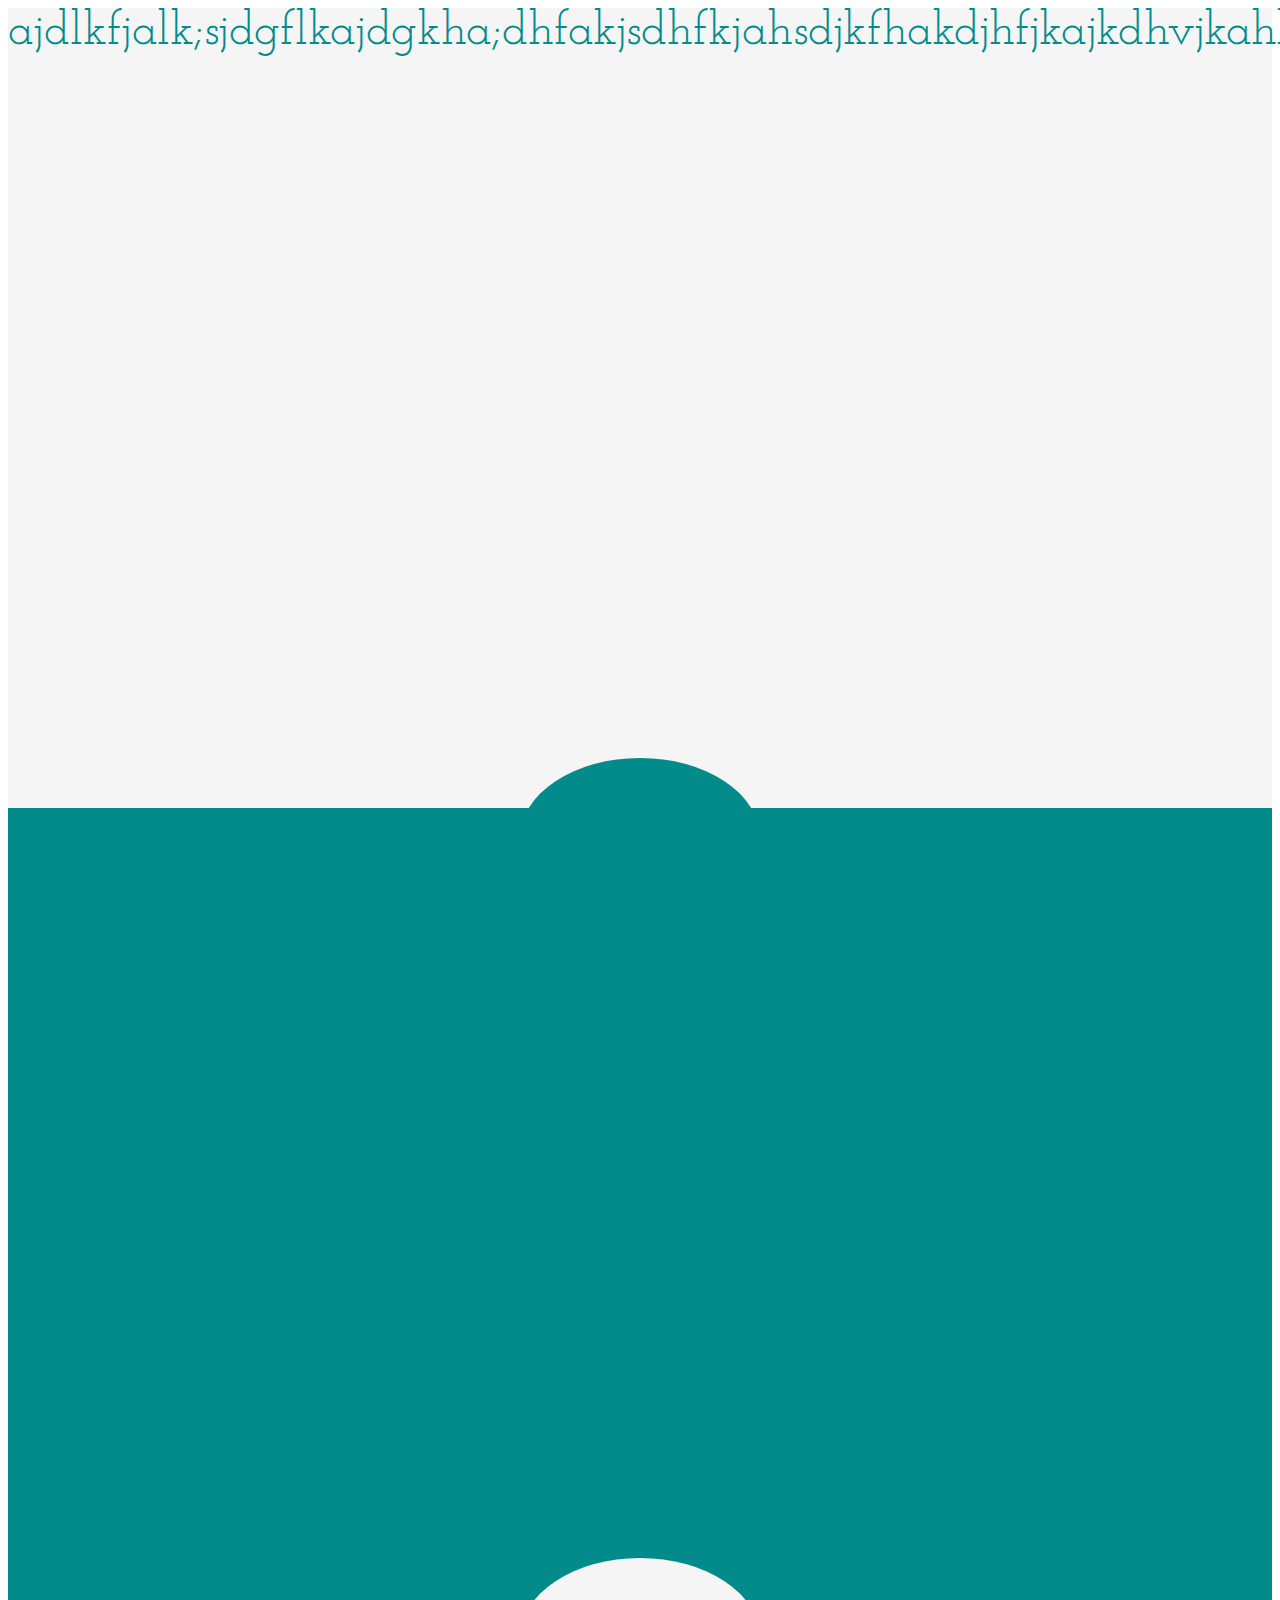
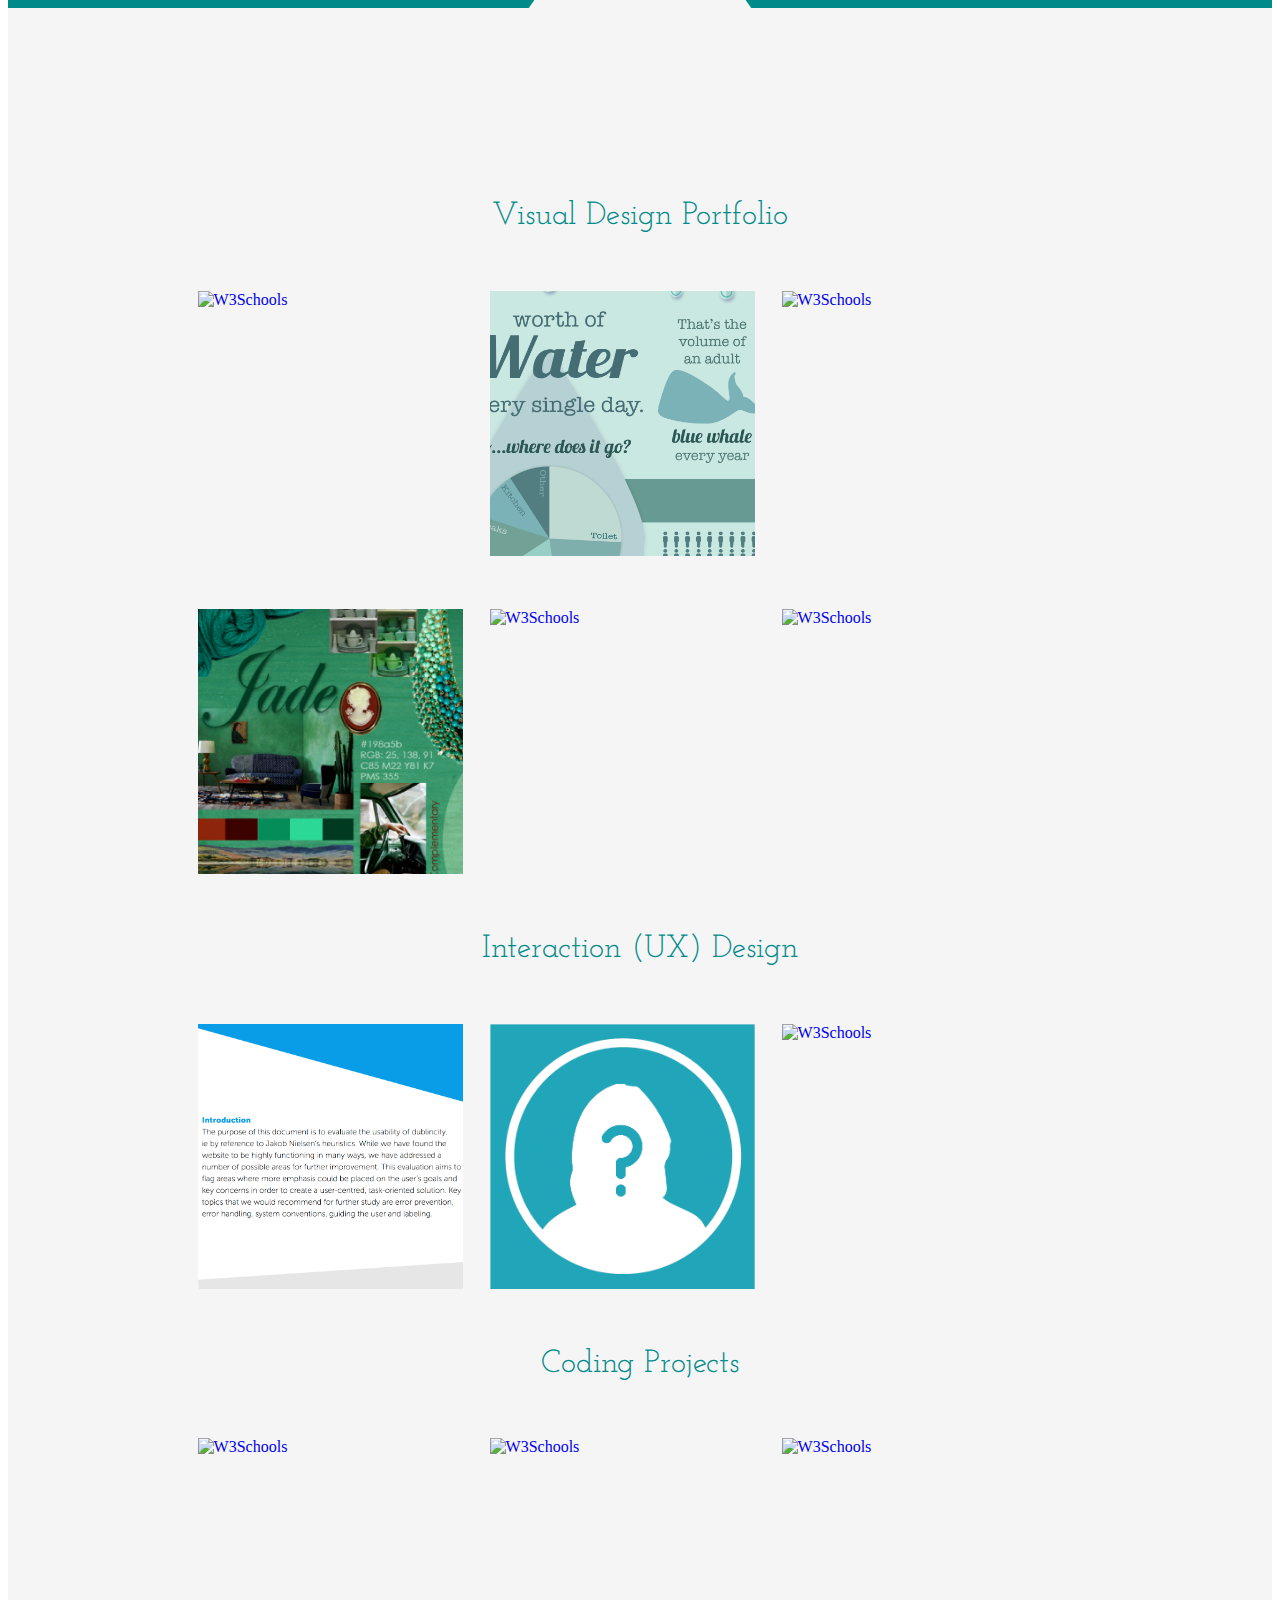
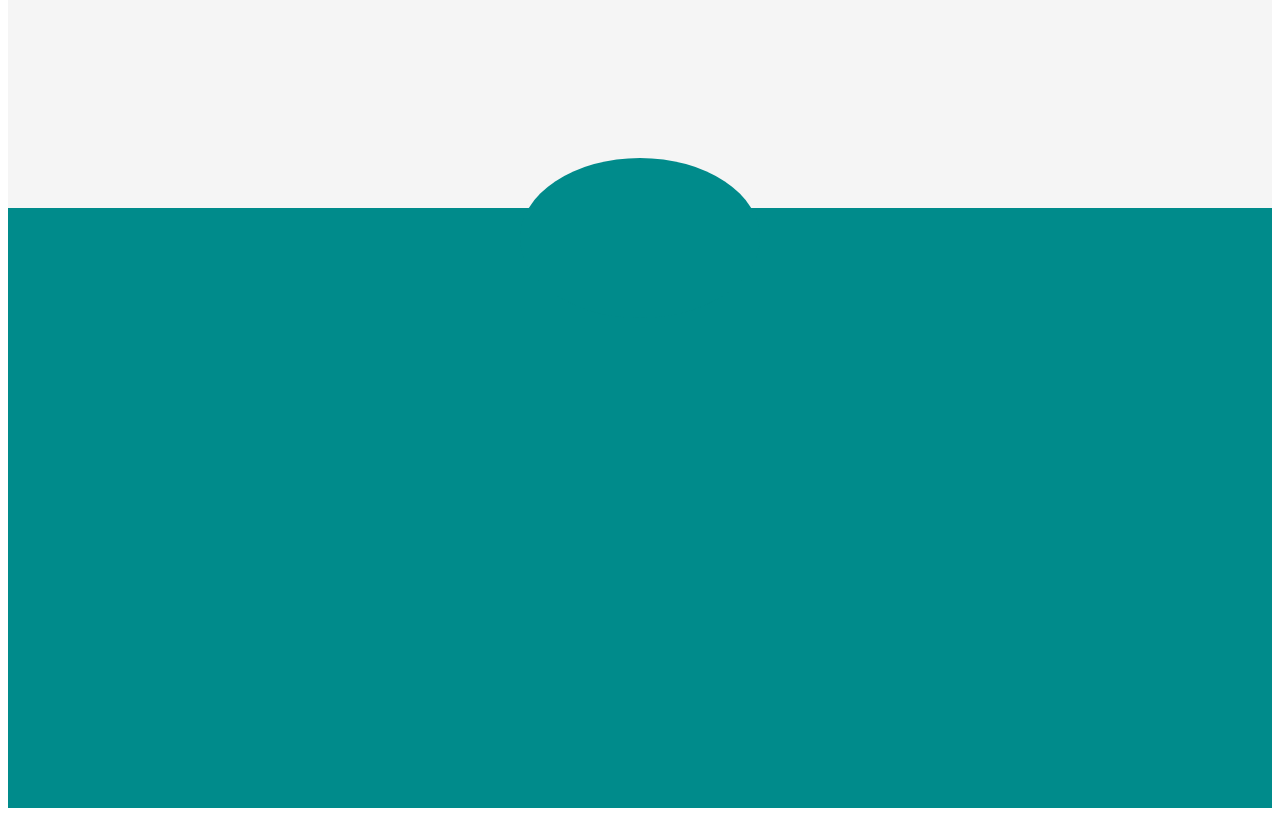
==== html/index.html @ 941929bd "Made Studded Chain Page." ====
<!DOCTYPE html>
<html>
<head lang="en">
    <meta charset="UTF-8">
    <title></title>
    <link href='https://fonts.googleapis.com/css?family=Josefin+Slab:400,300,600,700' rel='stylesheet' type='text/css'>
    <link href='https://fonts.googleapis.com/css?family=Walter+Turncoat' rel='stylesheet' type='text/css'>
    <link href='https://fonts.googleapis.com/css?family=Exo+2:400,800,700' rel='stylesheet' type='text/css'>
    <link rel="stylesheet" href="../main.css">
    <script src='../external/jquery.js'></script>
    <script src='../external/TweenMax.js'></script>
    <script src='../external/ScrollToPlugin.js'></script>

</head>
<body>
    <!--<div id="navBar">-->
        <!--<ul class="navLinkGroup">-->
            <!--<li class="navLink" onclick="toTop()">Home</li>-->
            <!--<li class="navLink" onclick="drawAboutIcon()">About</li>-->
            <!--<li class="navLink" onclick="drawPortfolioIcon()">Portfolio</li>-->
            <!--<li class="navLink" onclick="drawContactIcon()">Contact</li>-->
        <!--</ul>-->
    <!--</div>-->
    <div id="titleDiv">ajdlkfjalk;sjdgflkajdgkha;dhfakjsdhfkjahsdjkfhakdjhfjkajkdhvjkahbjdkvhjk
        <!--<h1>Róisín O'Keeffe</h1>-->
        <!--<h4>UX/UI Design & Code</h4>-->
    </div>

    <div id="aboutDiv">
        <!--<div id="aboutLine"></div>-->
        <!--<div id="diamond"></div>-->
        <div id="aboutCircle">
            <svg id="aboutIcon" viewBox="0 0 67 70" xmlns="http://www.w3.org/2000/svg">
                <path id="brainMush" d="M17.23 16.71C16.16 15.11 19.03 10.26 21.92 11.94 24.8 13.62 19.7 19.8 18.7 21.25 18.14 22.07 17.73 23.17 17.6 24.15 17.37 25.92 20.02 26.96 20.33 25.08 20.49 24.11 20.24 23.23 20.84 22.35 21.58 21.23 23.6 19.9 24.8 21.14 25.44 21.8 25.42 23.28 25.26 24.14 25.05 25.28 21.43 28.73 22.18 29.25 24.51 30.86 29.36 27.59 29.69 25.48 29.91 24.11 29.83 22.31 28.95 21.2 28.52 20.65 27.95 20.16 27.32 19.85 26.79 19.59 26.29 19.7 25.79 19.5 24.71 19.06 24.54 17.81 24.63 16.76 24.78 15.13 27.12 14.64 28.6 15.04 30.35 15.51 29.41 18.21 30.32 19.47 30.69 19.98 31.47 20.17 32.1 20.46 32.7 20.73 33.53 21.03 34.19 20.98 34.92 20.92 35.48 20.66 35.86 20.27 36.7 19.43 36.67 18.02 35.64 17 34.94 16.32 34.16 15.83 33.23 15.59 32.44 15.4 31.5 14.6 30.32 12.91 26.7 7.75 31.97 8.41 34.46 8.03 35.87 7.82 36.91 8.62 37.18 10.03 37.43 11.36 36.09 11.46 35.75 12.4 35.28 13.66 36.05 14.84 37.16 15.33 37.8 15.61 39.19 15.9 39.68 15.13 40.76 13.46 38.35 10.86 40.87 10.01 42.02 9.62 42.59 9.57 43.3 10.54 44.28 11.88 44.56 13.55 43.93 15.11 43.43 16.34 42.42 17.33 41.14 17.72 40.08 18.04 39.39 18.18 38.79 19.22 37.49 21.5 38.16 24.71 34.76 24.7 33.65 24.7 32.72 25.77 32.1 26.85 31.51 27.88 30.04 29.67 29.98 30.86 29.87 33.04 33.3 33.03 34.19 31.45 34.98 30.06 37.39 25.4 38.64 27.8 39.1 28.69 39.27 31.35 40.45 31.45 41.53 31.55 43.73 30.17 44.04 29.25 44.5 27.92 42.7 26.47 41.94 25.75 41.32 25.15 41.26 24.17 41.23 23.33 41.15 21.39 42.09 20.69 44.04 21.06 45.66 21.37 46.71 24.59 48.04 24.14 53.34 22.35 51.89 17.72 49.78 16.12 48.9 15.79 47.81 15.53 46.91 15.93 45.69 16.46 46.01 17.76 45.56 18.67"/>
                <path id="brainOutline" d="M53.89 20.3C53.92 21.15 53.79 22.05 53.57 22.92 53.4 23.6 53.14 24.25 52.79 24.85 52.57 25.21 52.38 25.59 52.15 25.95 51.66 26.71 50.98 27.22 50.15 27.51 49.53 27.73 48.9 27.92 48.27 28.13 48.18 28.16 48.08 28.19 48.01 28.24 47.61 28.56 47.18 28.85 46.84 29.22 46.52 29.56 46.3 30 46.03 30.39 45.54 31.08 45.08 31.81 44.41 32.34 44 32.66 43.56 32.96 43.09 33.19 41.94 33.78 40.74 34.23 39.43 34.2 38.97 34.18 38.51 34.1 38.06 34.01 37.24 33.84 36.44 33.92 35.65 34.15 35.35 34.24 35.05 34.31 34.75 34.39 34.53 34.45 34.29 34.49 34.07 34.58 33.56 34.76 33.05 34.95 32.55 35.17 32.18 35.33 31.86 35.58 31.5 35.75 30.71 36.1 29.92 36.46 29.12 36.76 28.61 36.94 28.08 37.04 27.55 37.13 27.31 37.17 27.06 37.13 26.82 37.08 26.16 36.93 25.49 36.78 24.91 36.37 24.45 36.04 23.98 35.74 23.5 35.44 22.85 35.04 22.32 34.5 21.82 33.92 21.6 33.67 21.43 33.36 21.19 33.13 20.78 32.74 20.36 32.35 19.9 32.03 19.15 31.53 18.37 31.09 17.59 30.64 16.96 30.28 16.31 29.96 15.68 29.59 14.95 29.16 14.32 28.61 13.79 27.92 13.28 27.28 12.82 26.6 12.57 25.81 12.38 25.18 12.26 24.5 12.18 23.84 12.08 22.98 12.02 22.11 12 21.24 11.98 20.24 12.17 19.25 12.42 18.29 12.6 17.61 12.79 16.93 13.03 16.27 13.17 15.87 13.38 15.5 13.58 15.12 13.84 14.62 14.1 14.13 14.37 13.64 14.64 13.16 14.9 12.67 15.2 12.22 15.52 11.75 15.88 11.3 16.25 10.87 16.42 10.66 16.65 10.5 16.85 10.32 17.11 10.09 17.37 9.85 17.63 9.61 18.1 9.2 18.57 8.76 19.06 8.37 19.62 7.92 20.22 7.51 20.8 7.08 21.63 6.47 22.47 5.89 23.45 5.58 24.36 5.3 25.29 5.06 26.21 4.85 27.85 4.47 29.52 4.28 31.19 4.19 32.15 4.14 33.11 4.06 34.07 4.02 35.48 3.95 36.87 4.07 38.23 4.47 39.6 4.88 40.96 5.32 42.31 5.82 43.19 6.14 44.03 6.55 44.87 6.97 45.38 7.23 45.85 7.56 46.33 7.87 46.88 8.23 47.43 8.58 47.95 8.97 48.46 9.36 48.94 9.8 49.43 10.21 49.67 10.42 49.92 10.62 50.16 10.83 50.37 11.01 50.58 11.2 50.78 11.4 51.01 11.63 51.22 11.88 51.43 12.14 51.68 12.45 51.93 12.75 52.14 13.09 52.41 13.52 52.65 13.97 52.87 14.43 53.27 15.27 53.48 16.17 53.6 17.09 53.72 18.03 53.79 18.97 53.89 19.91 53.9 20.02 53.89 20.13 53.89 20.3" />
                <path id="headOutline" d="M64.35 37.18C64.05 36.8 63.77 36.41 63.49 36.01 62.9 35.2 62.28 34.41 61.74 33.56 61.19 32.72 60.68 31.86 60.23 30.96 59.76 30 59.73 28.96 59.96 27.92 60.16 26.99 60.35 26.06 60.48 25.12 60.63 24.04 60.61 22.95 60.4 21.88 60.15 20.58 59.86 19.29 59.57 18 59.32 16.85 58.96 15.74 58.56 14.64 58.24 13.74 57.86 12.87 57.36 12.06 56.95 11.4 56.46 10.79 55.97 10.18 55.6 9.72 55.2 9.28 54.79 8.86 54.56 8.61 54.29 8.4 54.03 8.18 53.81 7.98 53.58 7.79 53.35 7.6 53.05 7.37 52.76 7.12 52.45 6.9 52 6.58 51.55 6.24 51.06 5.97 49.97 5.37 48.87 4.75 47.74 4.23 46.93 3.85 46.06 3.56 45.2 3.31 43.73 2.88 42.26 2.43 40.76 2.13 38.72 1.72 36.67 1.36 34.59 1.18 32.18 0.96 29.77 0.93 27.37 1.15 25.93 1.28 24.49 1.53 23.1 1.99 22.49 2.19 21.86 2.35 21.27 2.6 20.69 2.84 20.14 3.15 19.61 3.46 18.98 3.83 18.38 4.23 17.79 4.64 17.48 4.85 17.21 5.1 16.93 5.34 16.46 5.76 15.99 6.19 15.53 6.62 15.31 6.83 15.1 7.05 14.89 7.27 14.6 7.6 14.3 7.92 14.02 8.26 13.59 8.81 13.18 9.38 12.76 9.94 12.47 10.34 12.2 10.75 11.93 11.17 11.76 11.43 11.58 11.69 11.44 11.97 10.87 13.1 10.23 14.22 9.78 15.4 9.14 17.12 7.51 19.49 7.76 26.27 8 33.05 4.28 33.56 5.32 42.6 6.35 51.64 2.79 53.12 1.81 55.28 -0.18 59.69 2.16 67.42 1.81 68.13 1.49 68.8 10.58 68.08 10.58 68.13L40.09 68.13C40.32 66.89 40.54 65.64 40.78 64.4 40.96 63.44 41.32 62.53 41.83 61.69 42.21 61.08 42.57 60.45 43.03 59.91 43.48 59.38 44.03 58.91 44.58 58.46 44.9 58.19 45.34 58.14 45.77 58.12 47.53 58.06 49.28 58.23 51.02 58.47 52.59 58.68 54.18 58.77 55.76 58.64 56.89 58.55 57.83 58.05 58.5 57.12 59.32 55.98 59.55 54.71 59.47 53.35 59.45 52.93 59.46 52.51 59.52 52.1 59.58 51.63 59.94 51.31 60.28 51.06 60.98 50.53 61.38 49.88 61.41 49.02 61.43 48.42 61.16 47.91 60.75 47.5 61.12 47.13 61.49 46.76 61.88 46.4 62.42 45.89 62.56 45 62.24 44.35 61.98 43.8 61.82 43.22 61.92 42.6 61.98 42.23 62.17 41.98 62.57 41.86 63.33 41.64 64.02 41.3 64.64 40.81 65.25 40.33 65.51 39.5 65.3 38.76 65.12 38.15 64.74 37.67 64.35 37.18Z" />
            </svg>
        </div>
        <p id="aboutMyself">ABOUT MYSELF</p>
    </div>

    <div id="portfolioDiv">
        <div id ="portfolioCircle">
            <svg id="portfolioIcon" viewBox="0 0 77 57" xmlns="http://www.w3.org/2000/svg">
                <g id="book" transform="translate(1.000000, 0.000000)">
                    <path d="M35.9 7.84C36.98 8.06 37.85 9.13 37.85 10.23L37.85 55.19C37.85 55.74 37.4 56.12 36.86 56.04L0 50.58 0 0.67 35.9 7.84Z"/>
                    <path d="M38.96 7.84C37.88 8.06 37.01 9.13 37.01 10.23L37.01 55.19C37.01 55.74 37.46 56.12 38 56.04L74.86 50.58 74.86 0.67 38.96 7.84Z"/>
                </g>
                <g id="picRight" transform="translate(45.000000, 9.000000)">
                    <path d="M0.23 4.69L0.23 24.45 24.1 20.15 24.1 0.16 0.23 4.69Z"/>
                    <path d="M23.25 19.5L1.58 6.29"/>
                    <path d="M1.58 23.27L23.25 1.58"/>
                </g>
                <g id="leftPicLeft" transform="translate(7.000000, 25.000000)">
                    <path d="M11.76 2.56L11.76 22.01 0.32 20.19 0.32 0.2 11.76 2.56Z"/>
                    <path d="M0.77 19.53L10.7 3.5"/>
                    <path d="M10.7 20.47L1.38 1.57"/>
                </g>
                <g id="leftPicRight" transform="translate(21.000000, 28.000000)">
                    <path d="M12.21 2.39L12.21 21.84 0.76 20.01 0.76 0.02 12.21 2.39Z"/>
                    <path d="M11.14 20.3L1.63 1.37"/>
                    <path d="M1.71 19.05L11.14 3.33"/>
                </g>
                <g id="textLeft" transform="translate(6.000000, 10.000000)">
                    <path d="M27.85 5.37L0.56 0.1"/>
                    <path d="M27.85 10.08L0.56 4.82"/>
                    <path d="M27.85 14.8L0.56 9.54"/>
                </g>
                <g id="textRight" transform="translate(43.000000, 33.000000)">
                    <path d="M0.97 5L28.17 0.69"/>
                    <path d="M0.97 9.72L28.17 5.4"/>
                    <path d="M0.97 14.43L28.17 10.12"/>
                </g>
            </svg>
        </div>
        <p>Visual Design Portfolio</p>

        <div class="section group">
            <a href="studdedChain.html" id="studChainPort">
                <img  src="../images/cards.jpg" alt="W3Schools" class="col span_1_of_3">
            </a>

            <!--<div class="imgWrap" class="col span_1_of_3">-->
                <!--<img src="../images/cards.jpg" alt="polaroid" class="col span_1_of_3" />-->
                <!--<p class="col span_1_of_3 imgDescription">This image looks super neat.</p>-->
            <!--</div>-->

            <a href="waterProject.html" id="waterPort">
                <img border="0" alt="W3Schools" src="../images/waterSquare.png" class="col span_1_of_3">
            </a>
            <a href="butcherProject.html" id="butcherPort">
                <img border="0" alt="W3Schools" src="../images/butcher.png" class="col span_1_of_3">
            </a>
        </div>

        <div class="section group">
            <a href="moodBoard.html" id="moodBoardPort">
                <img border="0" alt="W3Schools" src="../images/moodBoardSquare.png" class="col span_1_of_3">
            </a>
            <a href="solus.html" id="forestPort">
                <img border="0" alt="W3Schools" src="../images/forest.png" class="col span_1_of_3">
            </a>
            <a href="ruzoLogo.html" id="ruzoPort">
                <img border="0" alt="W3Schools" src="../images/ruzoLogo.png" class="col span_1_of_3">
            </a>
        </div>
        <p>Interaction (UX) Design </p>
        <div class="section group">
            <a href="dublinCityReport.html" id="dublinPort">
                <img border="0" alt="W3Schools" src="../images/dublinCity.png" class="col span_1_of_3">
            </a>
            <a href="paulProject.html" id="paulPort">
                <img border="0" alt="W3Schools" src="../images/paulSquare.png" class="col span_1_of_3">
            </a>
            <a href="boojumProject.html" id="boojumPort">
                <img border="0" alt="W3Schools" src="../images/boojumProblem.png" class="col span_1_of_3">
            </a>
        </div>
        <p>Coding Projects </p>
        <div class="section group">
            <a href="grangeMobile.html" >
                <img border="0" alt="W3Schools" src="../images/boojumProblem.png" class="col span_1_of_3">
            </a>
            <a href="bicycleWebsite.html" >
                <img border="0" alt="W3Schools" src="../images/boojumProblem.png" class="col span_1_of_3">
            </a>
            <a href="http://www.w3schools.com" >
                <img border="0" alt="W3Schools" src="../images/boojumProblem.png" class="col span_1_of_3">
            </a>
        </div>
    </div>

    <div id="contactDiv">
        <div id="contactCircle">
            <svg id="contactIcon" viewBox="0 0 82 70" xmlns="http://www.w3.org/2000/svg">
                <path d="M23.82 21.64L80.28 4.55 17.25 15.95"/>
                <path d="M15.95 30.26L27.43 25.95"/>
                <path d="M4.02 4.75L80.31 4.49 38.59 39.3 23.76 21.73 15.78 30.26 17.24 15.92 4.02 4.75Z"/>
                <path d="M10.88 34.8C8.4 37.79-25.28 77.82 59.84 61.91"  stroke-dasharray="5"/>
            </svg>
        </div>
    </div>
    <!--<object id="testPdf" data="test.pdf" type="application/pdf" width="1200" height="600">-->
        <!--alt : <a href="test.pdf">test.pdf</a>-->
    <!--</object>-->
    <script src='../main.js'></script>
</body>
<!--<button onclick="findOutY()">Get Y Position</button>-->
</html>



<!--comment-->
---- main.css ----
#titleDiv {
    /*position: fixed;*/
    width:100%;
    height: 800px;
    background-color: whitesmoke;
    color: darkcyan;
    font-family: 'Josefin Slab', serif;
    font-size: 3em;
    text-align: center;
}

p{
    text-align: center;
    font-family: 'Josefin Slab', serif;
    color: darkcyan;
    font-size: 2em;
}

#aboutCircle {
    width: 200px;
    height: 120px;
    margin: auto;
    padding: 20px;
    position: relative;
    top: -50px;
    border-radius: 50%;
    background-color: darkcyan;
    color: whitesmoke;
    text-align: center;
    font-family: 'Josefin Slab';
}

#aboutIcon {
    display: none;
    width: 100%;
    height: 100%;
    margin-left: 3px;
    margin-top: 0px;
    /*padding: 20px;*/
    stroke: whitesmoke;
    stroke-width: 1;
    fill: none;
    stroke-linecap: round;
    /*border: solid indianred;*/
    /*position: relative;*/
    /*top: -75px;*/


    /*fill: #FaFaFa; */
}
#portfolioCircle {
    width: 200px;
    height: 120px;
    margin: auto;
    padding: 20px;
    position: relative;
    top: -50px;
    border-radius: 50%;
    background-color:whitesmoke;
    color: darkcyan;
    text-align: center;
    font-family: 'Josefin Slab';
    /*border: solid whitesmoke;*/
}

#portfolioIcon{
    width: 80%;
    height: 100%;
    margin-left: 0px;
    margin-top: 0px;
    display: none;
    right: 20px;
    padding: 20px;
    stroke:  darkcyan;
    stroke-width: 1;
    fill: none;
    stroke-linecap: round;
    /*border: solid indianred;*/
}

#contactCircle {
    width: 200px;
    height: 120px;
    margin: auto;
    padding: 20px;
    position: relative;
    top: -50px;
    border-radius: 50%;
    background-color: darkcyan;
    color: whitesmoke;
    text-align: center;
    font-family: 'Josefin Slab';
}

#contactIcon{
    width: 100%;
    height: 100%;
    margin-left: -20px;
    margin-top: 0%;
    display: none;
    padding: 20px;
    stroke: whitesmoke;
    stroke-width: 1;
    fill: none;
    stroke-linecap: round;
    /*border: solid indianred;*/
}

#aboutDiv{
    position: relative;
    width:100%;
    height: 800px;
    background-color: darkCyan;
}

#portfolioDiv{
    position: relative;
    width:100%;
    height: 1800px;
    background-color: whitesmoke;
}

#contactDiv{
    /*position: relative;*/
     width:100%;
     height: 600px;
     background-color: darkcyan;
 }



.navLinkGroup {
    margin: auto;
    width: 70%;

}

.navLink {
    padding-bottom: 1%;
    padding-top: 1%;
    display: block;
    float:left;
    width: 25%;
}

.navLink :hover {
background-color: darkcyan;
color: whitesmoke;
}

/*  SECTIONS  */
.section {
    clear: both;
    padding: 0px;
    margin: auto;
    width: 70%;
}

/*  COLUMN SETUP  */
.col {
    display: block;
    float:left;

}
.col:first-child { margin-left: 0; }

/*  GROUPING  */
.group:before,
.group:after { content:""; display:table; }
.group:after { clear:both;}
.group { zoom:1; /* For IE 6/7 */ }

/*  GRID OF THREE  */
.span_1_of_3 {
    width: 30%;
    margin: 3%;
}

.span_1_of_2 {
    width: 48%;
    margin: 2%;
}

.imgWrap {
    position: relative;

}

.span_1_of_3:hover{
    opacity: .3;
}

.imgDescription {
    position: absolute;
    top: 50px;
    display: table-cell;
    text-align: center;
    /*background: rgba(29, 106, 154, 0.72);*/
    color: darkcyan;
    visibility: hidden;
    opacity: 0;

    /*remove comment if you want a gradual transition between states
    -webkit-transition: visibility opacity 0.2s;
    */
}

.imgWrap:hover .imgDescription {
    visibility: visible;
    opacity: 1;
}


/*  GO FULL WIDTH BELOW 480 PIXELS */
@media only screen and (max-width: 480px) {
    .col {  margin: 1% 0 1% 0%; }
    .span_3_of_3, .span_2_of_3, .span_1_of_3 { width: 100%; }
}

/*======================================================================*/

/*======================================================================*/

.wrap {
    /* force the div to properly contain the floated images: */
    position:relative;
    /*float:left;*/
    /*clear:none;*/
    overflow:hidden;
}
.wrap img {
    position:relative;
    z-index:1;
}
.wrap .desc {
    display:block;
    position:absolute;
    /*width:100%;*/
    top:30%;
    left:0;
    z-index:2;
    text-align:center;
}
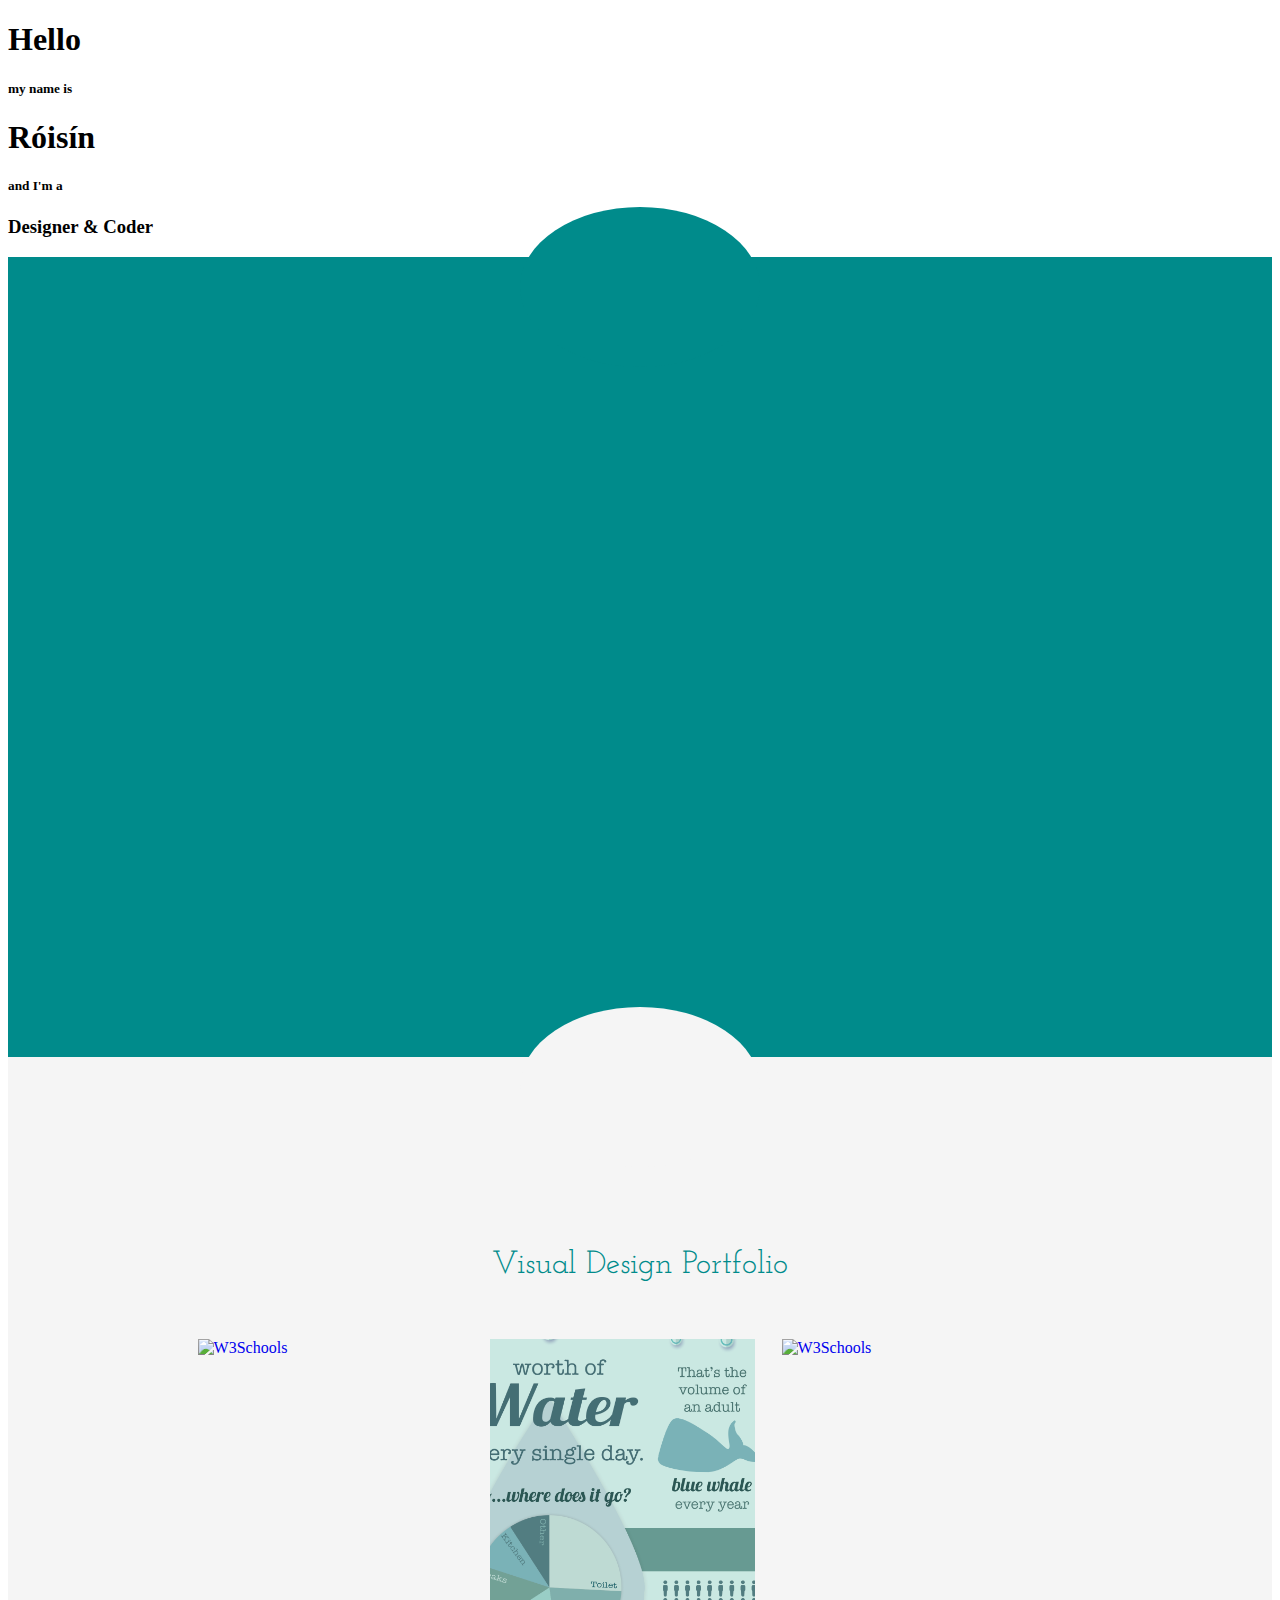
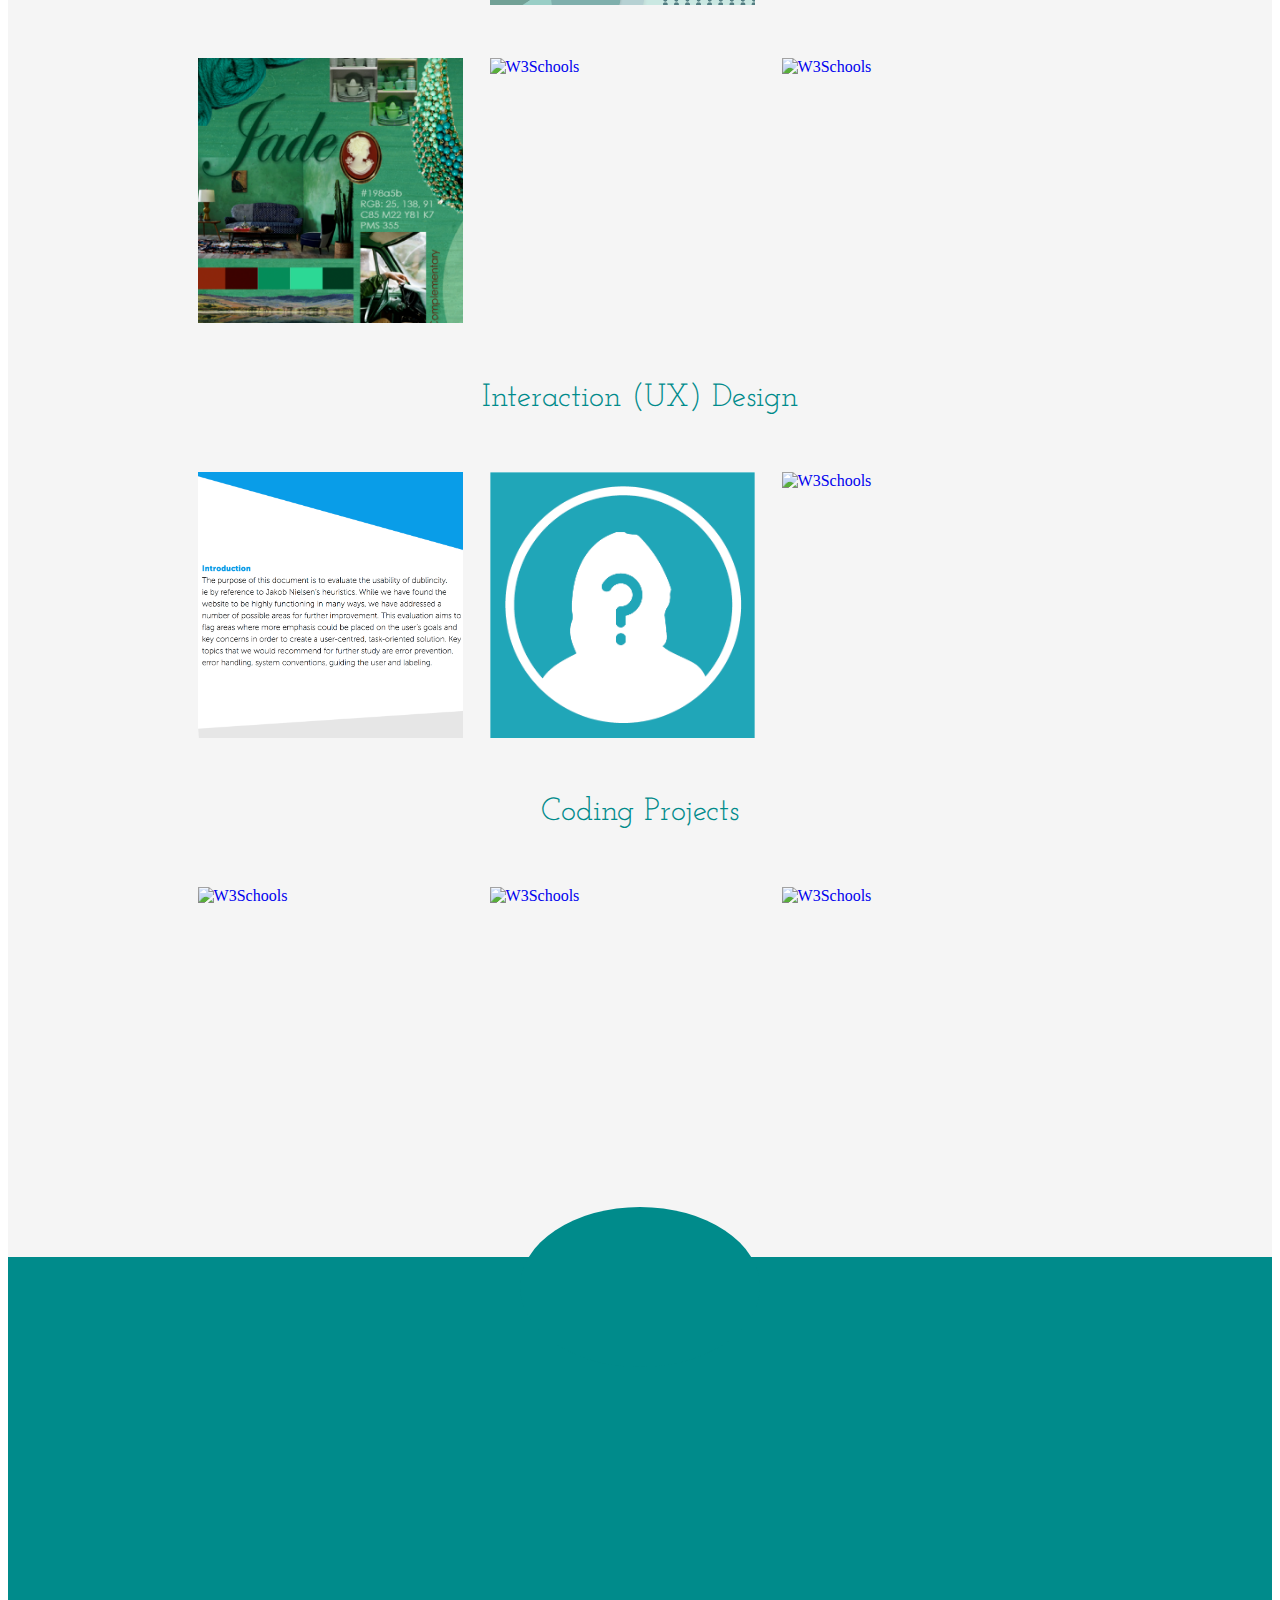
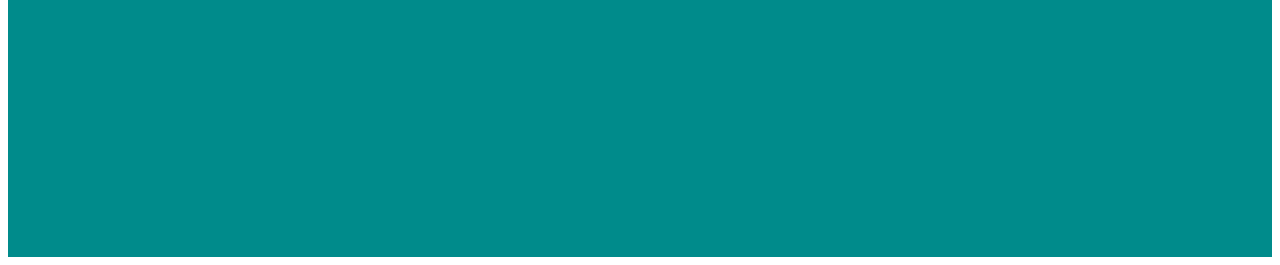
==== commit ead9106c: "Water Infographic Page done." ====
--- a/html/index.html
+++ b/html/index.html
@@ -21,9 +21,12 @@
             <!--<li class="navLink" onclick="drawContactIcon()">Contact</li>-->
         <!--</ul>-->
     <!--</div>-->
-    <div id="titleDiv">ajdlkfjalk;sjdgflkajdgkha;dhfakjsdhfkjahsdjkfhakdjhfjkajkdhvjkahbjdkvhjk
-        <!--<h1>Róisín O'Keeffe</h1>-->
-        <!--<h4>UX/UI Design & Code</h4>-->
+    <div id="titleDiv">
+        <h1>Hello</h1>
+        <h5>my name is</h5>
+        <h1>Róisín</h1>
+        <h5>and I'm a</h5>
+        <h3>Designer & Coder</h3>
     </div>
 
     <div id="aboutDiv">
@@ -37,6 +40,7 @@
             </svg>
         </div>
         <p id="aboutMyself">ABOUT MYSELF</p>
+        <p >ABOUT MYSELF</p>
     </div>
 
     <div id="portfolioDiv">
@@ -77,7 +81,7 @@
 
         <div class="section group">
             <a href="studdedChain.html" id="studChainPort">
-                <img  src="../images/cards.jpg" alt="W3Schools" class="col span_1_of_3">
+                <img  src="../images/businessCard.jpg" alt="W3Schools" class="col span_1_of_3">
             </a>
 
             <!--<div class="imgWrap" class="col span_1_of_3">-->
@@ -143,6 +147,7 @@
     <!--<object id="testPdf" data="test.pdf" type="application/pdf" width="1200" height="600">-->
         <!--alt : <a href="test.pdf">test.pdf</a>-->
     <!--</object>-->
+    
     <script src='../main.js'></script>
 </body>
 <!--<button onclick="findOutY()">Get Y Position</button>-->
--- a/main.css
+++ b/main.css
@@ -1,13 +1,15 @@
-#titleDiv {
-    /*position: fixed;*/
-    width:100%;
-    height: 800px;
+.body{
     background-color: whitesmoke;
-    color: darkcyan;
-    font-family: 'Josefin Slab', serif;
-    font-size: 3em;
-    text-align: center;
-}
+}
+
+/*#titleDiv {*/
+    /*width:100%;*/
+    /*height: 800px;*/
+    /*background-color: whitesmoke;*/
+    /*color: darkcyan;*/
+    /*font-family: 'Josefin Slab', serif;*/
+    /*text-align: center;*/
+/*}*/
 
 p{
     text-align: center;
@@ -190,56 +192,11 @@
     opacity: .3;
 }
 
-.imgDescription {
-    position: absolute;
-    top: 50px;
-    display: table-cell;
-    text-align: center;
-    /*background: rgba(29, 106, 154, 0.72);*/
-    color: darkcyan;
-    visibility: hidden;
-    opacity: 0;
-
-    /*remove comment if you want a gradual transition between states
-    -webkit-transition: visibility opacity 0.2s;
-    */
-}
-
-.imgWrap:hover .imgDescription {
-    visibility: visible;
-    opacity: 1;
-}
-
-
 /*  GO FULL WIDTH BELOW 480 PIXELS */
 @media only screen and (max-width: 480px) {
     .col {  margin: 1% 0 1% 0%; }
-    .span_3_of_3, .span_2_of_3, .span_1_of_3 { width: 100%; }
-}
-
-/*======================================================================*/
-
-/*======================================================================*/
-
-.wrap {
-    /* force the div to properly contain the floated images: */
-    position:relative;
-    /*float:left;*/
-    /*clear:none;*/
-    overflow:hidden;
-}
-.wrap img {
-    position:relative;
-    z-index:1;
-}
-.wrap .desc {
-    display:block;
-    position:absolute;
-    /*width:100%;*/
-    top:30%;
-    left:0;
-    z-index:2;
-    text-align:center;
-}
-
-
+    .span_3_of_3, .span_1_of_2, .span_1_of_3 { width: 100%; }
+}
+
+
+
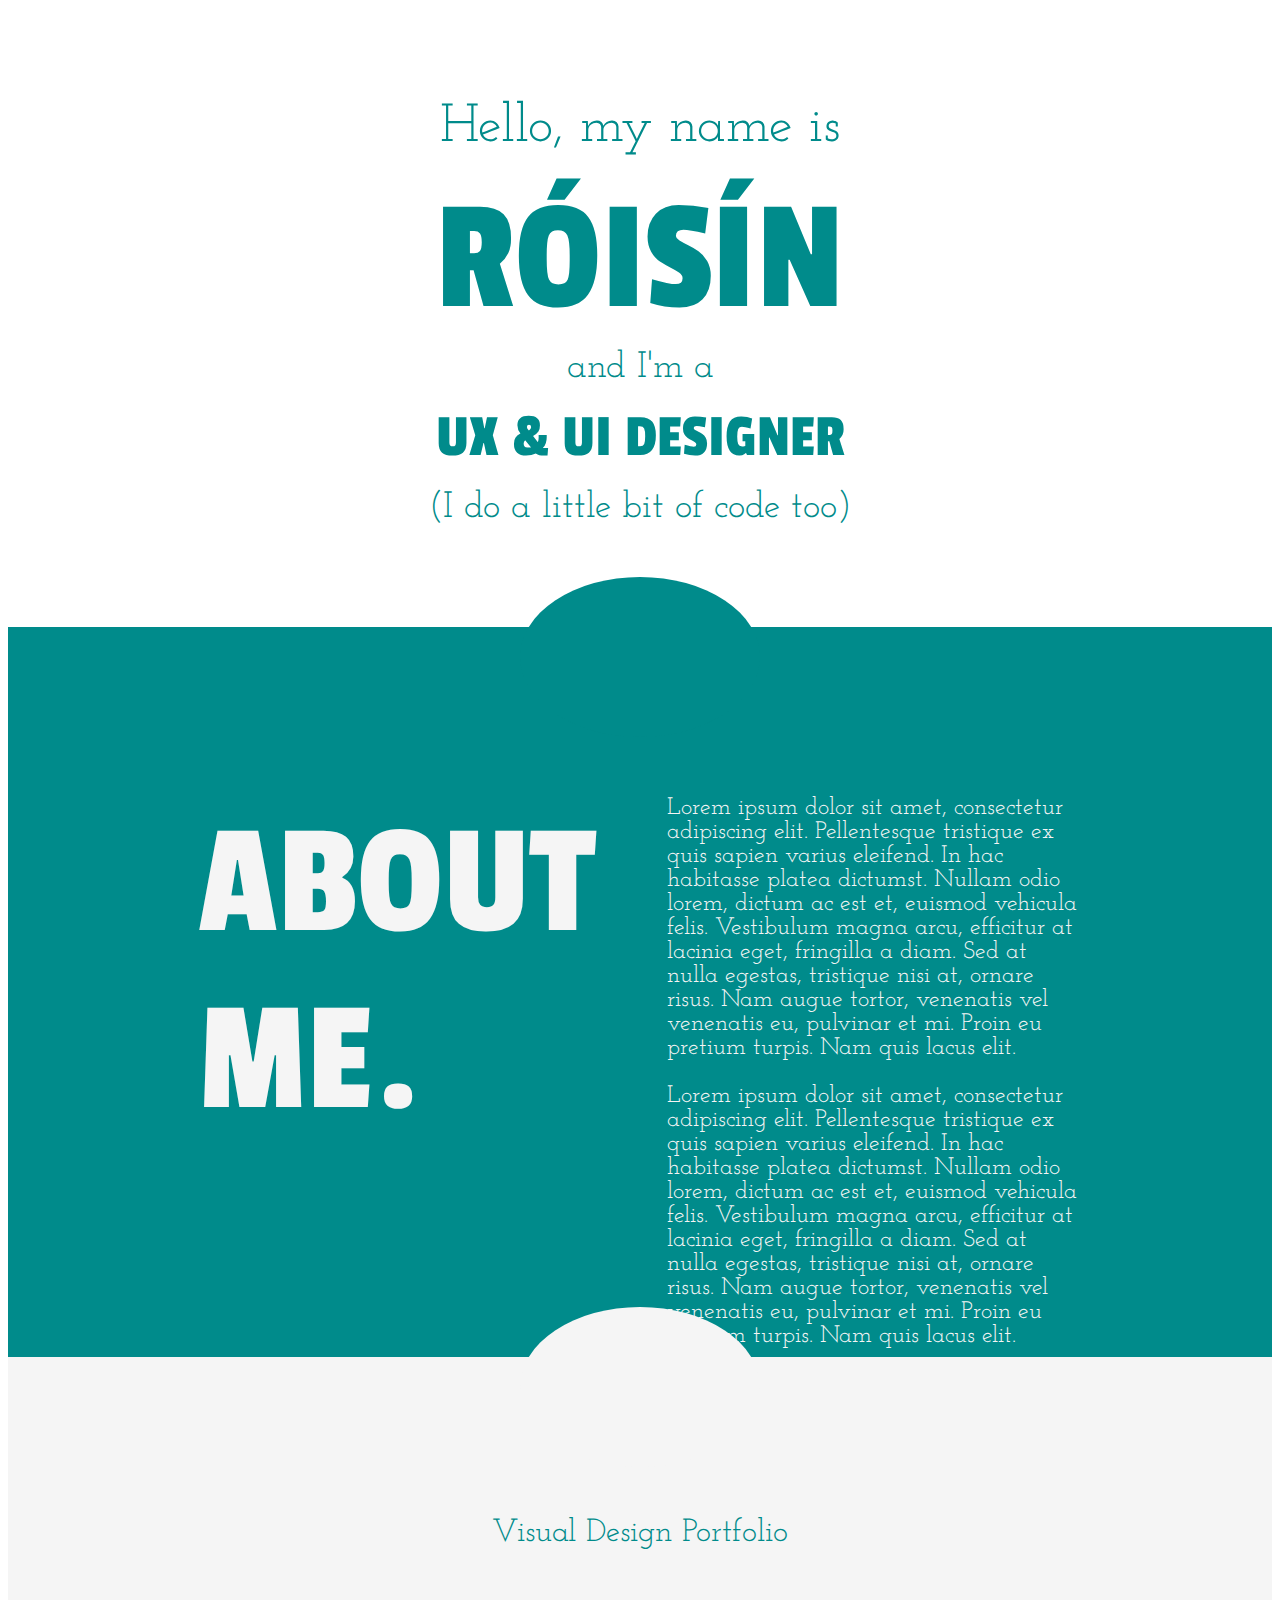
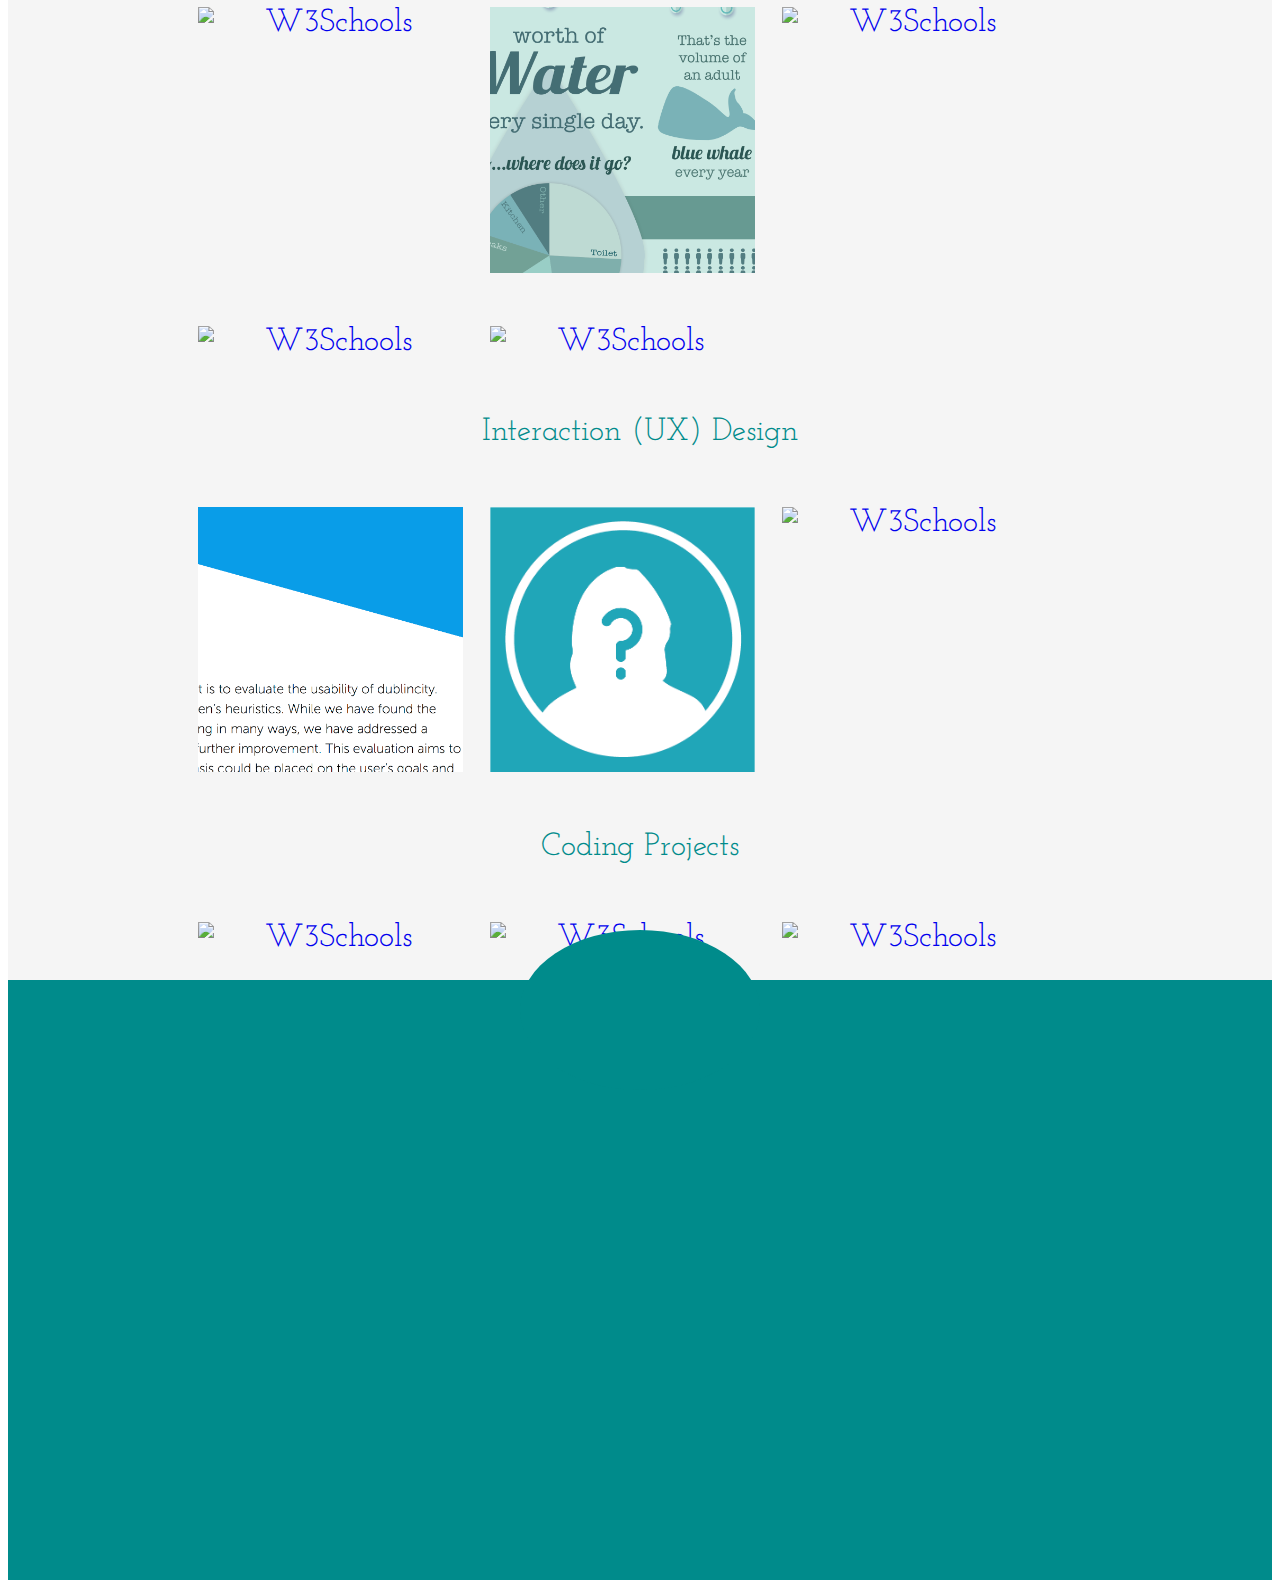
==== commit 351f8d44: "Removed heights from divs to make them fit the whole content. Made head, plane and portfolio icons s" ====
--- a/html/index.html
+++ b/html/index.html
@@ -6,6 +6,7 @@
     <link href='https://fonts.googleapis.com/css?family=Josefin+Slab:400,300,600,700' rel='stylesheet' type='text/css'>
     <link href='https://fonts.googleapis.com/css?family=Walter+Turncoat' rel='stylesheet' type='text/css'>
     <link href='https://fonts.googleapis.com/css?family=Exo+2:400,800,700' rel='stylesheet' type='text/css'>
+    <link href='https://fonts.googleapis.com/css?family=Acme|Passion+One' rel='stylesheet' type='text/css'>
     <link rel="stylesheet" href="../main.css">
     <script src='../external/jquery.js'></script>
     <script src='../external/TweenMax.js'></script>
@@ -22,11 +23,12 @@
         <!--</ul>-->
     <!--</div>-->
     <div id="titleDiv">
-        <h1>Hello</h1>
-        <h5>my name is</h5>
-        <h1>Róisín</h1>
-        <h5>and I'm a</h5>
-        <h3>Designer & Coder</h3>
+        <!--<span id="hello">HI</span><br>-->
+        <span id="myNameIs">Hello, my name is</span><br><br>
+        <span id="roisin">RÓISÍN</span><br>
+        <span id="andImA">and I'm a</span><br><br>
+        <span id="uxUi">UX & UI DESIGNER</span><br><br>
+        <span id="andCoder">(I do a little bit of code too)</span><br>
     </div>
 
     <div id="aboutDiv">
@@ -39,8 +41,21 @@
                 <path id="headOutline" d="M64.35 37.18C64.05 36.8 63.77 36.41 63.49 36.01 62.9 35.2 62.28 34.41 61.74 33.56 61.19 32.72 60.68 31.86 60.23 30.96 59.76 30 59.73 28.96 59.96 27.92 60.16 26.99 60.35 26.06 60.48 25.12 60.63 24.04 60.61 22.95 60.4 21.88 60.15 20.58 59.86 19.29 59.57 18 59.32 16.85 58.96 15.74 58.56 14.64 58.24 13.74 57.86 12.87 57.36 12.06 56.95 11.4 56.46 10.79 55.97 10.18 55.6 9.72 55.2 9.28 54.79 8.86 54.56 8.61 54.29 8.4 54.03 8.18 53.81 7.98 53.58 7.79 53.35 7.6 53.05 7.37 52.76 7.12 52.45 6.9 52 6.58 51.55 6.24 51.06 5.97 49.97 5.37 48.87 4.75 47.74 4.23 46.93 3.85 46.06 3.56 45.2 3.31 43.73 2.88 42.26 2.43 40.76 2.13 38.72 1.72 36.67 1.36 34.59 1.18 32.18 0.96 29.77 0.93 27.37 1.15 25.93 1.28 24.49 1.53 23.1 1.99 22.49 2.19 21.86 2.35 21.27 2.6 20.69 2.84 20.14 3.15 19.61 3.46 18.98 3.83 18.38 4.23 17.79 4.64 17.48 4.85 17.21 5.1 16.93 5.34 16.46 5.76 15.99 6.19 15.53 6.62 15.31 6.83 15.1 7.05 14.89 7.27 14.6 7.6 14.3 7.92 14.02 8.26 13.59 8.81 13.18 9.38 12.76 9.94 12.47 10.34 12.2 10.75 11.93 11.17 11.76 11.43 11.58 11.69 11.44 11.97 10.87 13.1 10.23 14.22 9.78 15.4 9.14 17.12 7.51 19.49 7.76 26.27 8 33.05 4.28 33.56 5.32 42.6 6.35 51.64 2.79 53.12 1.81 55.28 -0.18 59.69 2.16 67.42 1.81 68.13 1.49 68.8 10.58 68.08 10.58 68.13L40.09 68.13C40.32 66.89 40.54 65.64 40.78 64.4 40.96 63.44 41.32 62.53 41.83 61.69 42.21 61.08 42.57 60.45 43.03 59.91 43.48 59.38 44.03 58.91 44.58 58.46 44.9 58.19 45.34 58.14 45.77 58.12 47.53 58.06 49.28 58.23 51.02 58.47 52.59 58.68 54.18 58.77 55.76 58.64 56.89 58.55 57.83 58.05 58.5 57.12 59.32 55.98 59.55 54.71 59.47 53.35 59.45 52.93 59.46 52.51 59.52 52.1 59.58 51.63 59.94 51.31 60.28 51.06 60.98 50.53 61.38 49.88 61.41 49.02 61.43 48.42 61.16 47.91 60.75 47.5 61.12 47.13 61.49 46.76 61.88 46.4 62.42 45.89 62.56 45 62.24 44.35 61.98 43.8 61.82 43.22 61.92 42.6 61.98 42.23 62.17 41.98 62.57 41.86 63.33 41.64 64.02 41.3 64.64 40.81 65.25 40.33 65.51 39.5 65.3 38.76 65.12 38.15 64.74 37.67 64.35 37.18Z" />
             </svg>
         </div>
-        <p id="aboutMyself">ABOUT MYSELF</p>
-        <p >ABOUT MYSELF</p>
+        <div class="section group">
+            <div id="bigAbout"class="col span_1_of_2">ABOUT ME.
+            </div>
+            <div id="smallAbout" class="col span_1_of_2">Lorem ipsum dolor sit amet, consectetur adipiscing elit. Pellentesque tristique ex quis
+                sapien varius eleifend. In hac habitasse platea dictumst. Nullam odio lorem, dictum ac est et, euismod vehicula
+                felis. Vestibulum magna arcu, efficitur at lacinia eget, fringilla a diam. Sed at nulla egestas, tristique nisi
+                at, ornare risus. Nam augue tortor, venenatis vel venenatis eu, pulvinar et mi. Proin eu pretium turpis. Nam quis
+                lacus elit.<br><br>
+                Lorem ipsum dolor sit amet, consectetur adipiscing elit. Pellentesque tristique ex quis
+                sapien varius eleifend. In hac habitasse platea dictumst. Nullam odio lorem, dictum ac est et, euismod vehicula
+                felis. Vestibulum magna arcu, efficitur at lacinia eget, fringilla a diam. Sed at nulla egestas, tristique nisi
+                at, ornare risus. Nam augue tortor, venenatis vel venenatis eu, pulvinar et mi. Proin eu pretium turpis. Nam quis
+                lacus elit.
+            </div>
+        </div>
     </div>
 
     <div id="portfolioDiv">
@@ -77,7 +92,9 @@
                 </g>
             </svg>
         </div>
-        <p>Visual Design Portfolio</p>
+        <span>Visual Design Portfolio</span>
+        <br>
+        <br>
 
         <div class="section group">
             <a href="studdedChain.html" id="studChainPort">
@@ -98,9 +115,9 @@
         </div>
 
         <div class="section group">
-            <a href="moodBoard.html" id="moodBoardPort">
-                <img border="0" alt="W3Schools" src="../images/moodBoardSquare.png" class="col span_1_of_3">
-            </a>
+            <!--<a href="moodBoard.html" id="moodBoardPort">-->
+                <!--<img border="0" alt="W3Schools" src="../images/moodBoardSquare.png" class="col span_1_of_3">-->
+            <!--</a>-->
             <a href="solus.html" id="forestPort">
                 <img border="0" alt="W3Schools" src="../images/forest.png" class="col span_1_of_3">
             </a>
@@ -108,7 +125,9 @@
                 <img border="0" alt="W3Schools" src="../images/ruzoLogo.png" class="col span_1_of_3">
             </a>
         </div>
-        <p>Interaction (UX) Design </p>
+        <br>
+        <div class="portSectionHeader">Interaction (UX) Design</div>
+        <br>
         <div class="section group">
             <a href="dublinCityReport.html" id="dublinPort">
                 <img border="0" alt="W3Schools" src="../images/dublinCity.png" class="col span_1_of_3">
@@ -117,10 +136,12 @@
                 <img border="0" alt="W3Schools" src="../images/paulSquare.png" class="col span_1_of_3">
             </a>
             <a href="boojumProject.html" id="boojumPort">
-                <img border="0" alt="W3Schools" src="../images/boojumProblem.png" class="col span_1_of_3">
+                <img border="0" alt="W3Schools" src="../images/boojumSquare.jpg" class="col span_1_of_3">
             </a>
         </div>
-        <p>Coding Projects </p>
+        <br>
+        <div class="portSectionHeader">Coding Projects</div>
+        <br>
         <div class="section group">
             <a href="grangeMobile.html" >
                 <img border="0" alt="W3Schools" src="../images/boojumProblem.png" class="col span_1_of_3">
--- a/main.css
+++ b/main.css
@@ -11,12 +11,62 @@
     /*text-align: center;*/
 /*}*/
 
-p{
-    text-align: center;
-    font-family: 'Josefin Slab', serif;
+#titleDiv{
     color: darkcyan;
-    font-size: 2em;
-}
+    text-align: center;
+    margin:8%;
+}
+
+#hello{
+    font-size: 6em;
+    font-family: "Passion One", sans-serif;
+}
+
+#myNameIs{
+    font-family: 'Josefin Slab', serif;
+    font-size: 3.35em;
+}
+
+#roisin{
+    font-size: 10em;
+    font-family: "Passion One", sans-serif;
+}
+
+#andImA{
+    font-size: 2.3em;
+    font-family: 'Josefin Slab', serif;
+}
+
+#uxUi {
+    font-size: 3.8em;
+    font-family: "Passion One", sans-serif;
+}
+
+#and{
+    font-size: 3.9em;
+    font-family: "Passion One", sans-serif;
+}
+
+#andCoder {
+    font-family: 'Josefin Slab', serif;
+    font-size: 2.3em;
+}
+
+#designer{
+    font-family: 'Passion One', serif;
+    font-size: 3em;
+}
+
+
+/*.portSectionHeader {*/
+    /*color: darkcyan;*/
+    /*text-align: center;*/
+    /*/!*height: 600px;*!/*/
+    /*margin:8%;*/
+    /*font-family: 'Josefin Slab', serif;*/
+    /*color: darkcyan;*/
+    /*font-size: 2em;*/
+/*}*/
 
 #aboutCircle {
     width: 200px;
@@ -66,17 +116,19 @@
 }
 
 #portfolioIcon{
-    width: 80%;
+    width: 65%;
     height: 100%;
     margin-left: 0px;
     margin-top: 0px;
     display: none;
-    right: 20px;
+    right: 22px;
+    top: 0px;
     padding: 20px;
     stroke:  darkcyan;
     stroke-width: 1;
     fill: none;
     stroke-linecap: round;
+    position: absolute;
     /*border: solid indianred;*/
 }
 
@@ -95,31 +147,38 @@
 }
 
 #contactIcon{
-    width: 100%;
+    width: 65%;
     height: 100%;
     margin-left: -20px;
     margin-top: 0%;
+    right: 24px;
+    top: 0px;
     display: none;
     padding: 20px;
     stroke: whitesmoke;
     stroke-width: 1;
     fill: none;
     stroke-linecap: round;
+    position: absolute;
     /*border: solid indianred;*/
 }
 
 #aboutDiv{
     position: relative;
     width:100%;
-    height: 800px;
     background-color: darkCyan;
 }
 
 #portfolioDiv{
+    text-align: center;
     position: relative;
     width:100%;
-    height: 1800px;
     background-color: whitesmoke;
+    font-family: 'Josefin Slab', serif;
+    color: darkcyan;
+    font-size: 2em;
+    display: block;
+    margin: auto;
 }
 
 #contactDiv{
@@ -129,8 +188,17 @@
      background-color: darkcyan;
  }
 
-
-
+#bigAbout{
+    color: whitesmoke;
+    font-family: "Passion One", sans-serif;
+    font-size: 10em;
+}
+
+#smallAbout{
+    color: whitesmoke;
+    font-family: "Josefin Slab", serif;
+    font-size: 1.5em;
+}
 .navLinkGroup {
     margin: auto;
     width: 70%;
@@ -179,14 +247,14 @@
 }
 
 .span_1_of_2 {
-    width: 48%;
-    margin: 2%;
-}
-
-.imgWrap {
-    position: relative;
-
-}
+    width: 47%;
+    margin: 1% 0 1% 6%;
+}
+
+/*.imgWrap {*/
+    /*position: relative;*/
+
+/*}*/
 
 .span_1_of_3:hover{
     opacity: .3;
@@ -194,9 +262,18 @@
 
 /*  GO FULL WIDTH BELOW 480 PIXELS */
 @media only screen and (max-width: 480px) {
-    .col {  margin: 1% 0 1% 0%; }
+    .col {  margin: 6% 0 6% 0%; }
     .span_3_of_3, .span_1_of_2, .span_1_of_3 { width: 100%; }
-}
-
-
-
+    #bigAbout {font-size: 4em;}
+    #roisin {font-size: 7em;}
+    /*#hello {font-size: 2.3em;}*/
+    #myNameIs {font-size: 2.3em;}
+    #andImA {font-size: 2.2em;}
+    #uxUi {font-size: 4em;}
+    #andCoder {font-size: 1.5em;}
+    #smallAbout{font-size: 1.2em}
+}
+
+
+
+
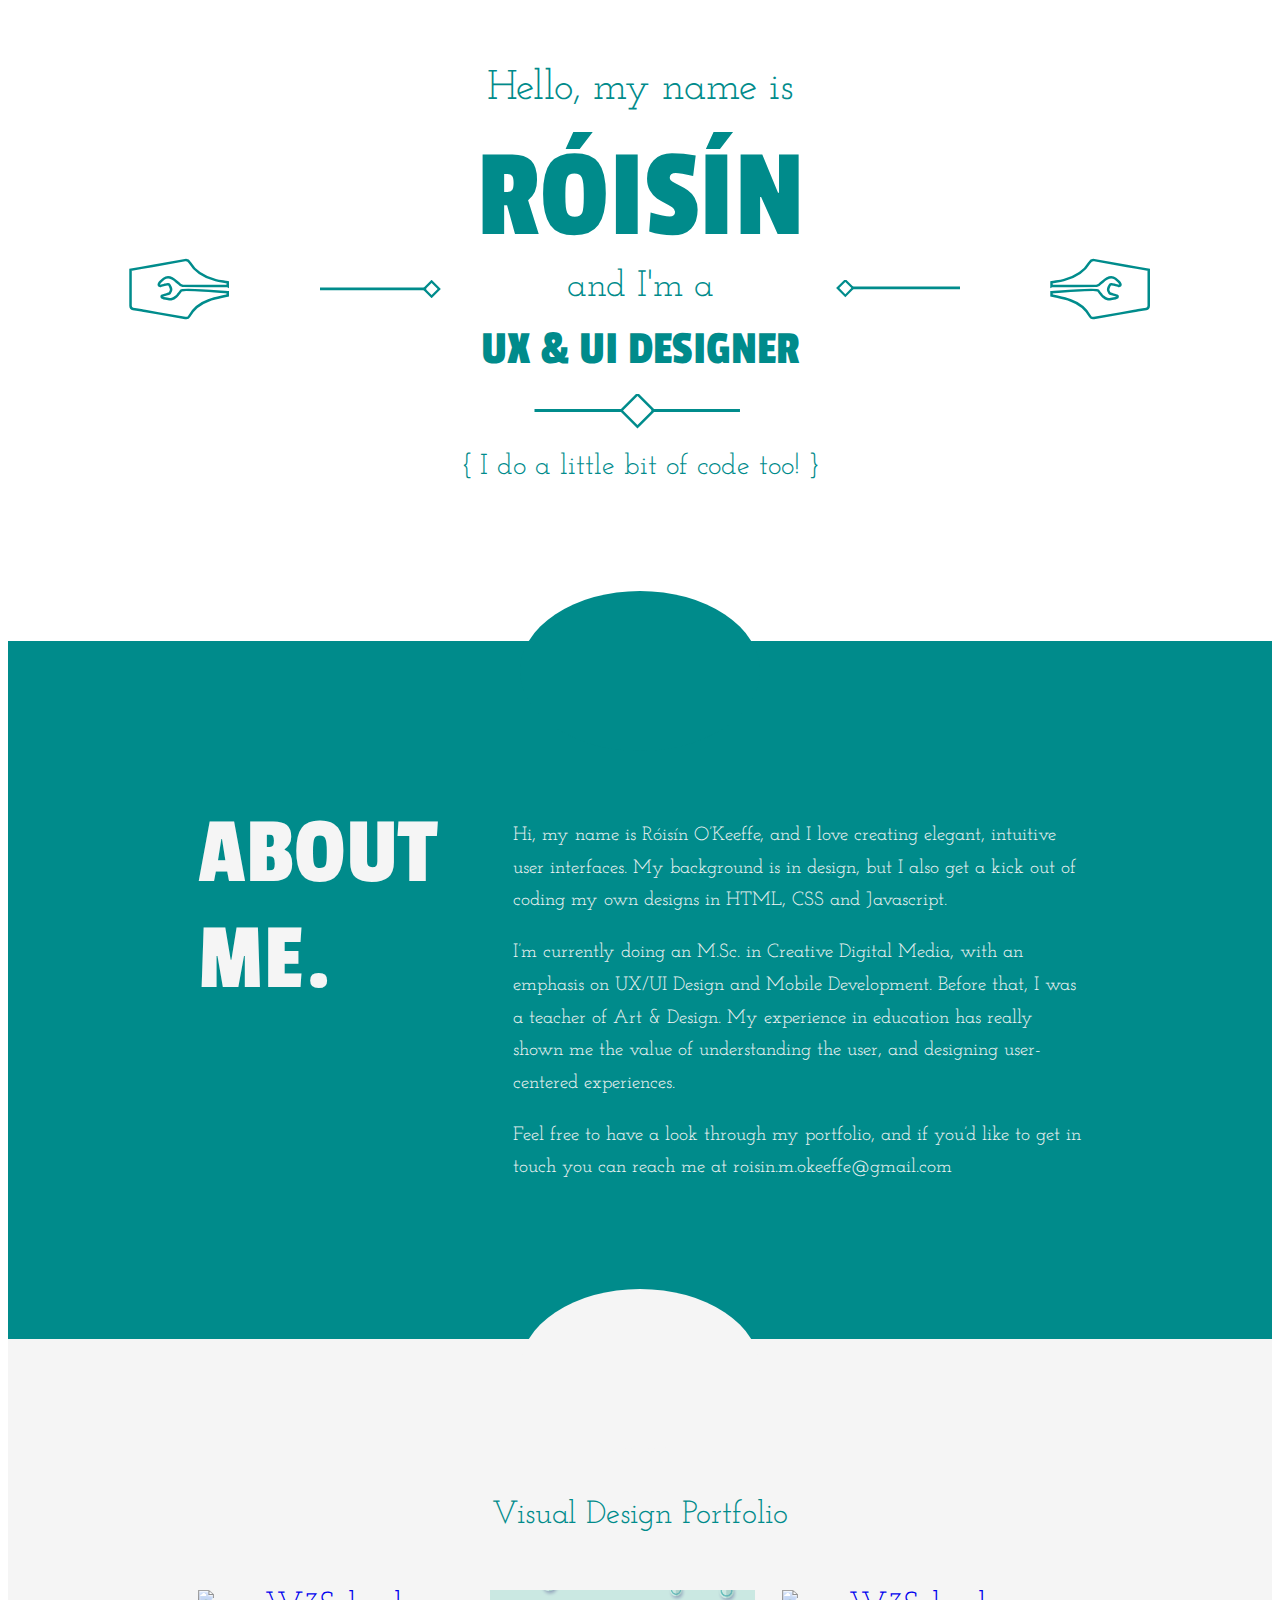
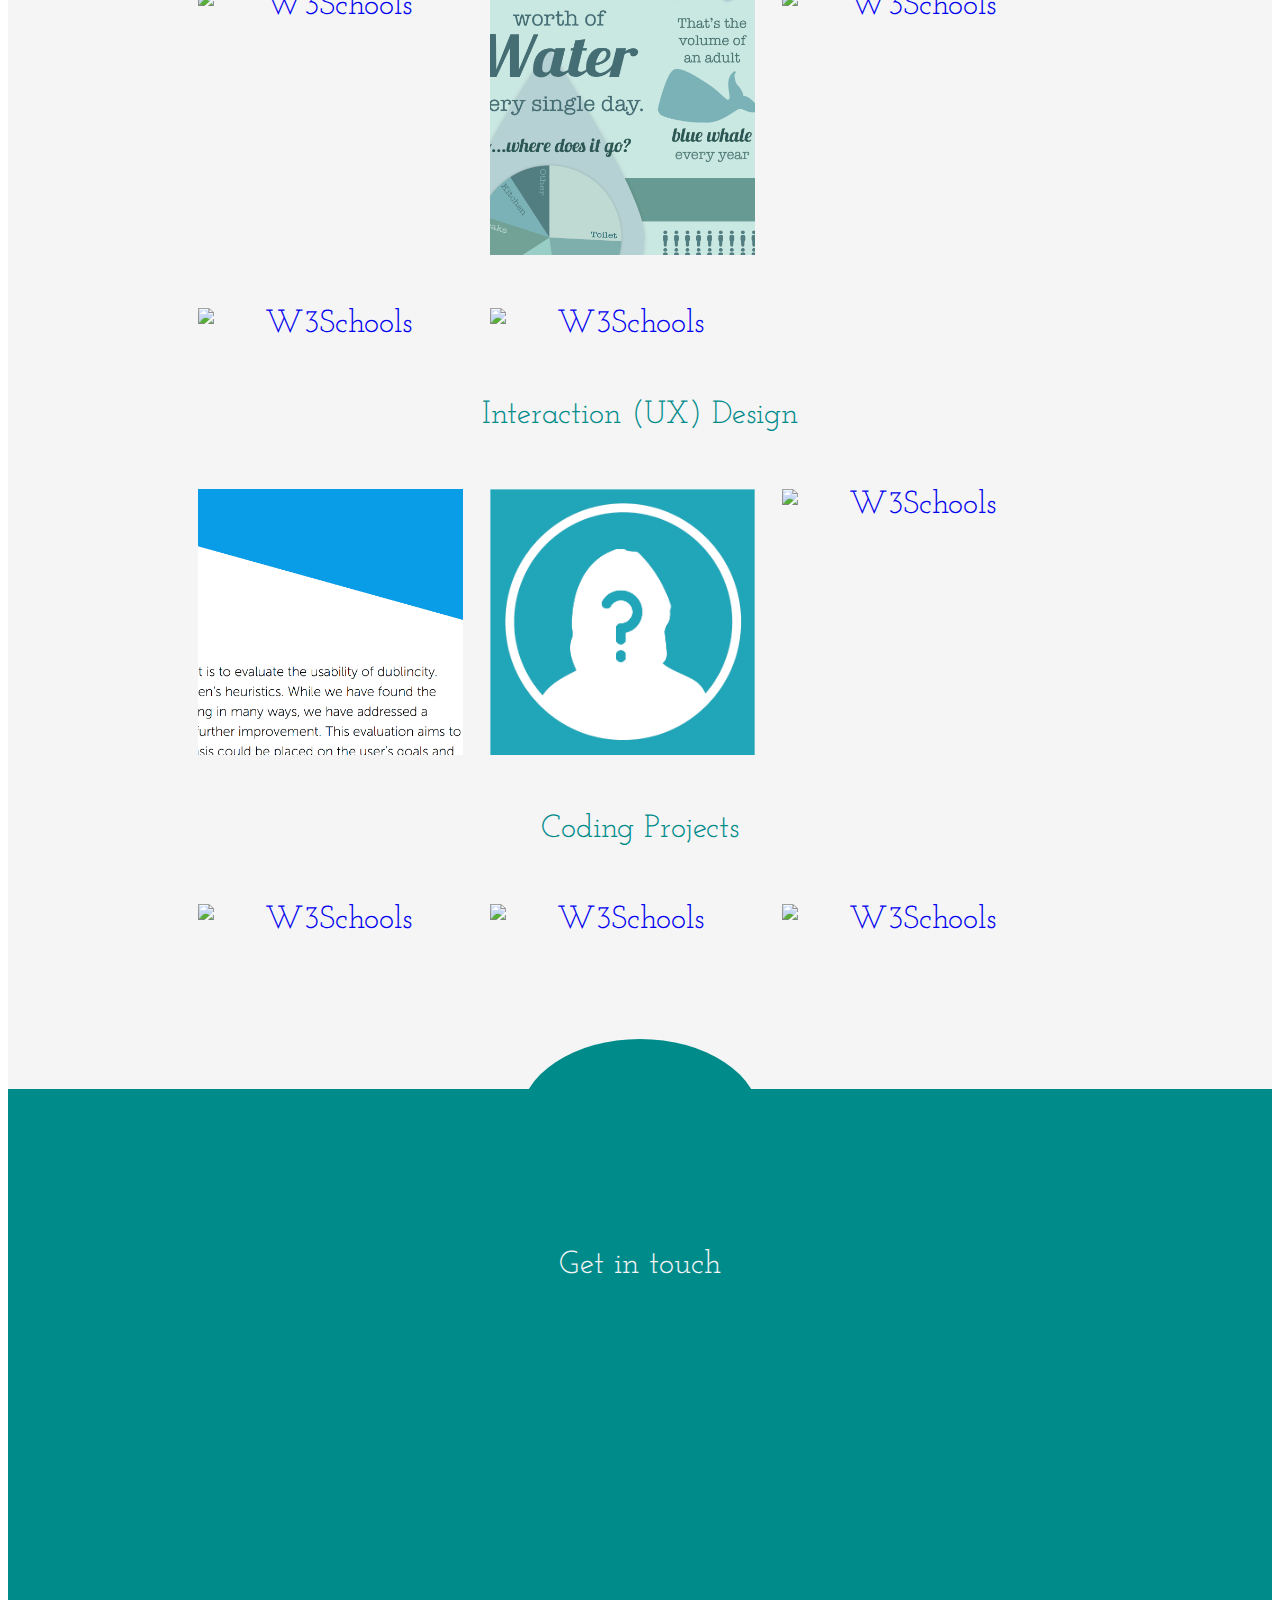
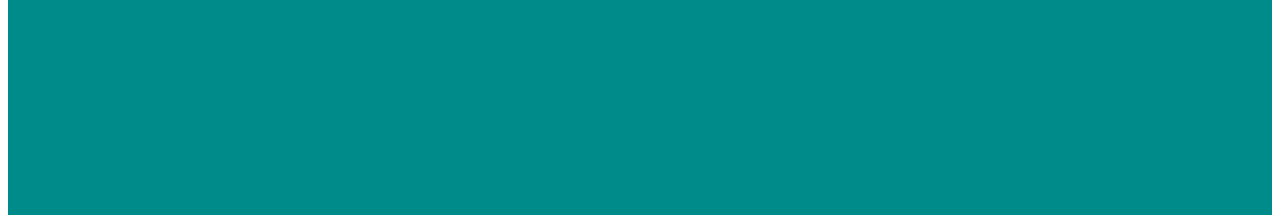
==== commit 79ba7d59: "Fixed footer on all pages. Wrote About Section" ====
--- a/html/index.html
+++ b/html/index.html
@@ -22,13 +22,33 @@
             <!--<li class="navLink" onclick="drawContactIcon()">Contact</li>-->
         <!--</ul>-->
     <!--</div>-->
-    <div id="titleDiv">
+    <div id="titleDiv" class="diaStripes1">
         <!--<span id="hello">HI</span><br>-->
         <span id="myNameIs">Hello, my name is</span><br><br>
         <span id="roisin">RÓISÍN</span><br>
+        <svg id="penLeft" viewBox="0 0 103 65" version="1.1"><path d="M54 81.6C55.9 81.6 57.4 81.6 57.8 81.6 58.6 77.4 59 73.4 60 69.5 62.6 59 67.3 49.6 77.7 43.5 79.9 42.3 80.4 41.1 80 38.9 78 28 76.1 17.1 74.2 6.2 72.9-1.1 71.6-8.3 70.3-15.6 58.1-15.6 46.2-15.6 34.4-15.6 32.2-15.6 31.5-14.9 31.2-13.1 30.6-9 29.8-4.9 29.1-0.8 26.8 12.5 24.4 25.8 22.2 39.1 22 40.3 22.5 42.3 23.4 42.8 31.9 47.4 37 54.5 39.9 62.8 42 68.9 43.1 75.2 44.7 81.6 45 81.6 46.3 81.6 47.9 81.6 47.9 81.5 47.9 81.4 47.9 81.3 48.9 67.2 51.5 36.8 49.6 35 48.9 34.5 46.7 33 45.7 32 45 31.4 44.2 30.8 43.6 30.1 42.5 28.8 41.4 27.5 41.1 25.8 40.8 24.6 40.9 23.4 41.2 22.1 41.4 20.6 41.6 19.1 41.9 17.6 42 17 42.3 16.4 42.6 15.9 42.8 15.7 43.3 15.5 43.7 15.5 44.1 15.4 44.4 15.7 44.5 16.1 44.9 17.6 45.4 19 45.8 20.4 46 21.1 46.2 21.8 46.4 22.5 46.5 23.1 46.9 23.6 47.5 23.9 48.5 24.6 49.6 25.1 50.9 25 51.6 24.9 52.4 24.6 53 24.3 53.9 24 54.7 23.5 55.5 23 55.8 22.8 55.9 22.6 55.9 22.3 56.2 20.9 55.6 19.6 55.3 18.3 54.9 17 54.6 15.7 54.2 14.4 54 13.7 54.5 12.9 55.3 12.7 55.5 12.6 55.8 12.7 56 12.7 56.9 13.1 57.7 13.7 58.4 14.4 59.5 15.5 60.5 16.6 61.5 17.8 62.9 19.6 63.3 21.7 62.7 23.9 62.3 25.5 61.5 26.8 60.5 28 59.3 29.5 58.1 30.9 56.9 32.4 56.8 32.5 54.6 34 54.3 36.4 54.2 39.8 54.2 77.6 54.1 80.9 54.1 81.1 54.1 81.4 54 81.6Z" transform="translate(51.134526, 33.000000) rotate(-90.000000) translate(-51.134526, -33.000000) "/></svg>
+        <svg id="decoLeft" viewBox="0 0 130 20" version="1.1" xmlns="http://www.w3.org/2000/svg" xmlns:xlink="http://www.w3.org/1999/xlink">
+            <g transform="translate(65.500000, 10.000000) scale(-1, 1) translate(-65.500000, -10.000000) translate(3.000000, 1.000000)">
+                <rect id="Rectangle-5" stroke-width="2.5" transform="translate(9.000000, 9.000000) rotate(-45.000000) translate(-9.000000, -9.000000) " x="3" y="3" width="12" height="12"></rect>
+                <path d="M1,8.8 L124, 8.8" id="Line" stroke-width="3" stroke-linecap="square" transform="translate(70.236544, 8.792244) scale(-1, 1) translate(-70.236544, -8.792244) "></path>
+            </g>
+        </svg>
+        <svg id="penRight" viewBox="0 0 103 65" version="1.1"><path d="M54 81.6C55.9 81.6 57.4 81.6 57.8 81.6 58.6 77.4 59 73.4 60 69.5 62.6 59 67.3 49.6 77.7 43.5 79.9 42.3 80.4 41.1 80 38.9 78 28 76.1 17.1 74.2 6.2 72.9-1.1 71.6-8.3 70.3-15.6 58.1-15.6 46.2-15.6 34.4-15.6 32.2-15.6 31.5-14.9 31.2-13.1 30.6-9 29.8-4.9 29.1-0.8 26.8 12.5 24.4 25.8 22.2 39.1 22 40.3 22.5 42.3 23.4 42.8 31.9 47.4 37 54.5 39.9 62.8 42 68.9 43.1 75.2 44.7 81.6 45 81.6 46.3 81.6 47.9 81.6 47.9 81.5 47.9 81.4 47.9 81.3 48.9 67.2 51.5 36.8 49.6 35 48.9 34.5 46.7 33 45.7 32 45 31.4 44.2 30.8 43.6 30.1 42.5 28.8 41.4 27.5 41.1 25.8 40.8 24.6 40.9 23.4 41.2 22.1 41.4 20.6 41.6 19.1 41.9 17.6 42 17 42.3 16.4 42.6 15.9 42.8 15.7 43.3 15.5 43.7 15.5 44.1 15.4 44.4 15.7 44.5 16.1 44.9 17.6 45.4 19 45.8 20.4 46 21.1 46.2 21.8 46.4 22.5 46.5 23.1 46.9 23.6 47.5 23.9 48.5 24.6 49.6 25.1 50.9 25 51.6 24.9 52.4 24.6 53 24.3 53.9 24 54.7 23.5 55.5 23 55.8 22.8 55.9 22.6 55.9 22.3 56.2 20.9 55.6 19.6 55.3 18.3 54.9 17 54.6 15.7 54.2 14.4 54 13.7 54.5 12.9 55.3 12.7 55.5 12.6 55.8 12.7 56 12.7 56.9 13.1 57.7 13.7 58.4 14.4 59.5 15.5 60.5 16.6 61.5 17.8 62.9 19.6 63.3 21.7 62.7 23.9 62.3 25.5 61.5 26.8 60.5 28 59.3 29.5 58.1 30.9 56.9 32.4 56.8 32.5 54.6 34 54.3 36.4 54.2 39.8 54.2 77.6 54.1 80.9 54.1 81.1 54.1 81.4 54 81.6Z" transform="translate(51.134526, 33.000000) scale(-1, 1) rotate(-90.000000) translate(-51.134526, -33.000000) "/></svg>
+        <svg id="decoRight" viewBox="0 0 130 20" version="1.1" xmlns="http://www.w3.org/2000/svg" xmlns:xlink="http://www.w3.org/1999/xlink">
+             <rect id="Rectangle-5" stroke-width="2.5" transform="translate(9.000000, 9.000000) rotate(-45.000000) translate(-10, -10) " x="3" y="3" width="12" height="12"></rect>
+             <path d="M1,8.80 L124,8.8" id="Line" stroke-width="3" stroke-linecap="square" transform="translate(70.236544, 8.792244) scale(-1, 1) translate(-70.236544, -8.792244) "></path>
+        </svg>
+
         <span id="andImA">and I'm a</span><br><br>
-        <span id="uxUi">UX & UI DESIGNER</span><br><br>
-        <span id="andCoder">(I do a little bit of code too)</span><br>
+            <!--<span class="uxUi">UX</span><span id="and"> & </span><span class="uxUi">UI</span> <br>-->
+        <span class="uxUi">UX & UI DESIGNER</span> <br><br>
+        <svg id="decoMiddle" viewBox="0 0 213 36" version="1.1">
+             <path class="path" d="M0.5 16.5L89.02 16.5" stroke-width="3" scale(-1, 1) translate(-44.736544, -16.500000) "/>
+             <path class="path" d="M117.5 16.5L206.02 16.5" stroke-width="3" transform="translate(161.736544, 16.500000) scale(-1, 1) translate(-161.736544, -16.500000) "/>
+             <rect class="path" stroke-width="2.5" transform="translate(103.500000, 16.500000) rotate(-45.000000) translate(-103.500000, -16.500000) " x="92" y="5" width="23" height="23"/>
+        </svg><br><br>
+            <!--<span id="designer">DESIGNER </span><br><br>-->
+        <span id="andCoder">{ I do a little bit of code too! }</span><br>
     </div>
 
     <div id="aboutDiv">
@@ -42,18 +62,19 @@
             </svg>
         </div>
         <div class="section group">
-            <div id="bigAbout"class="col span_1_of_2">ABOUT ME.
+            <div id="bigAbout"class="col span_1_of_3b">ABOUT ME.
             </div>
-            <div id="smallAbout" class="col span_1_of_2">Lorem ipsum dolor sit amet, consectetur adipiscing elit. Pellentesque tristique ex quis
-                sapien varius eleifend. In hac habitasse platea dictumst. Nullam odio lorem, dictum ac est et, euismod vehicula
-                felis. Vestibulum magna arcu, efficitur at lacinia eget, fringilla a diam. Sed at nulla egestas, tristique nisi
-                at, ornare risus. Nam augue tortor, venenatis vel venenatis eu, pulvinar et mi. Proin eu pretium turpis. Nam quis
-                lacus elit.<br><br>
-                Lorem ipsum dolor sit amet, consectetur adipiscing elit. Pellentesque tristique ex quis
-                sapien varius eleifend. In hac habitasse platea dictumst. Nullam odio lorem, dictum ac est et, euismod vehicula
-                felis. Vestibulum magna arcu, efficitur at lacinia eget, fringilla a diam. Sed at nulla egestas, tristique nisi
-                at, ornare risus. Nam augue tortor, venenatis vel venenatis eu, pulvinar et mi. Proin eu pretium turpis. Nam quis
-                lacus elit.
+            <div id="smallAbout" class="col span_2_of_3b">
+                <p>Hi, my name is Róisín O’Keeffe, and I love creating elegant, intuitive user interfaces. My background is
+                    in design, but I also get a kick out of coding my own designs in HTML, CSS and Javascript.
+                </p>
+                <p>I’m currently doing an M.Sc. in Creative Digital Media, with an emphasis on UX/UI Design and Mobile Development.
+                    Before that, I was a teacher of Art & Design. My experience in education has really shown me the value of understanding
+                    the user, and designing user-centered experiences.
+                </p>
+                <p>Feel free to have a look through my portfolio, and if you’d like to get in touch you can reach me at
+                    roisin.m.okeeffe@gmail.com
+                </p>
             </div>
         </div>
     </div>
@@ -164,6 +185,9 @@
                 <path d="M10.88 34.8C8.4 37.79-25.28 77.82 59.84 61.91"  stroke-dasharray="5"/>
             </svg>
         </div>
+        <p id="contactMeText">Get in touch</p>
+
+
     </div>
     <!--<object id="testPdf" data="test.pdf" type="application/pdf" width="1200" height="600">-->
         <!--alt : <a href="test.pdf">test.pdf</a>-->
--- a/main.css
+++ b/main.css
@@ -1,5 +1,6 @@
 .body{
     background-color: whitesmoke;
+    background-image: repeating-linear-gradient(45deg, transparent, transparent 35px, rgba(255,255,255,.2) 35px, rgba(255,255,255,.2) 70px);
 }
 
 /*#titleDiv {*/
@@ -11,24 +12,79 @@
     /*text-align: center;*/
 /*}*/
 
+#decoMiddle {
+    width: 213px;
+    height: 36px;
+    fill: none;
+    stroke: #008C8C;
+}
+
+#penLeft{
+    width: 103px;
+    height: 65px;
+    fill: none;
+    stroke: #008C8C;
+    position: absolute;
+    left: 10%;
+    stroke-width: 2.5;
+    top: 256px;
+}
+
+#penRight{
+    width: 103px;
+    height: 65px;
+    fill: none;
+    stroke: #008C8C;
+    position: absolute;
+    right: 10%;
+    stroke-width: 2.5;
+    top: 256px;
+}
+#decoLeft{
+    fill: none;
+    width:126px;
+    height: 18px;
+    stroke: #008C8C;
+    position: absolute;
+    left: 25%;
+    stroke-width: 2.5;
+    top: 280px;
+}
+
+#decoRight{
+    fill: none;
+    width:126px;
+    height: 18px;
+    stroke: #008C8C;
+    position: absolute;
+    right: 25%;
+    stroke-width: 2.5;
+    top: 280px;
+}
+
+
+
 #titleDiv{
     color: darkcyan;
     text-align: center;
-    margin:8%;
+    /*margin:8%;*/
+    padding-bottom: 160px;
+    padding-top: 60px;
+    background-image: repeating-linear-gradient(45deg, transparent, transparent 35px, rgba(255,255,255,.2) 35px, rgba(255,255,255,.2) 70px);
 }
 
 #hello{
-    font-size: 6em;
+    font-size: 5em;
     font-family: "Passion One", sans-serif;
 }
 
 #myNameIs{
     font-family: 'Josefin Slab', serif;
-    font-size: 3.35em;
+    font-size: 2.6em;
 }
 
 #roisin{
-    font-size: 10em;
+    font-size: 8em;
     font-family: "Passion One", sans-serif;
 }
 
@@ -37,24 +93,25 @@
     font-family: 'Josefin Slab', serif;
 }
 
-#uxUi {
-    font-size: 3.8em;
+.uxUi {
+    font-size: 3em;
     font-family: "Passion One", sans-serif;
+}
+
+
+#designer{
+    font-family: 'Passion One', serif;
+    font-size: 6em;
 }
 
 #and{
     font-size: 3.9em;
-    font-family: "Passion One", sans-serif;
+    font-family: 'Josefin Slab', serif;
 }
 
 #andCoder {
     font-family: 'Josefin Slab', serif;
-    font-size: 2.3em;
-}
-
-#designer{
-    font-family: 'Passion One', serif;
-    font-size: 3em;
+    font-size: 1.8em;
 }
 
 
@@ -167,6 +224,7 @@
     position: relative;
     width:100%;
     background-color: darkCyan;
+    padding-bottom: 10%;
 }
 
 #portfolioDiv{
@@ -179,6 +237,7 @@
     font-size: 2em;
     display: block;
     margin: auto;
+    padding-bottom: 10%;
 }
 
 #contactDiv{
@@ -186,18 +245,30 @@
      width:100%;
      height: 600px;
      background-color: darkcyan;
+    padding-bottom: 10%;
  }
 
 #bigAbout{
     color: whitesmoke;
     font-family: "Passion One", sans-serif;
-    font-size: 10em;
+    font-size: 6em;
+    margin-top: 0px;
+}
+
+#contactMeText {
+    color: whitesmoke;
+    font-family: "Josefin Slab", sans-serif;
+    font-size: 2em;
+    margin-top: 0px;
+    text-align: center;
 }
 
 #smallAbout{
     color: whitesmoke;
     font-family: "Josefin Slab", serif;
-    font-size: 1.5em;
+    font-size: 1.2em;
+    line-height: 1.7;
+    margin-top: 0px;
 }
 .navLinkGroup {
     margin: auto;
@@ -260,10 +331,32 @@
     opacity: .3;
 }
 
+.span_3_of_4 {
+    width: 74.6%;
+}
+
+.span_1_of_4 {
+    width: 23.8%;
+}
+
+.span_3_of_3b {
+    width: 100%;
+    margin: 1% 0 1% 7%;
+
+}
+.span_2_of_3b {
+    width: 64.33%;
+    margin: 1% 0 1% 7%;
+}
+.span_1_of_3b {
+    width: 28.66%;
+    margin: 1% 0 1% 7%;
+}
+
 /*  GO FULL WIDTH BELOW 480 PIXELS */
 @media only screen and (max-width: 480px) {
     .col {  margin: 6% 0 6% 0%; }
-    .span_3_of_3, .span_1_of_2, .span_1_of_3 { width: 100%; }
+    .span_3_of_3, .span_1_of_2, .span_1_of_3, .span_1_of_3b, .span_2_of_3b  { width: 100%; }
     #bigAbout {font-size: 4em;}
     #roisin {font-size: 7em;}
     /*#hello {font-size: 2.3em;}*/
@@ -272,8 +365,25 @@
     #uxUi {font-size: 4em;}
     #andCoder {font-size: 1.5em;}
     #smallAbout{font-size: 1.2em}
-}
-
-
-
-
+    #decoLeft{display: none}
+    #decoRight{display: none}
+    #penLeft{display: none}
+    #penRight{display: none}
+}
+
+/*  FOR TABLETS */
+@media only screen and (max-width: 1020px) {
+    .section {width: 90%}
+    #bigAbout {font-size: 5em;}
+    #decoLeft{left: 18%}
+    #decoRight{right: 18%}
+    #penLeft{left: 5%}
+    #penRight{right: 5%}
+
+}
+
+
+
+.diaStripes1{
+    background-image: repeating-linear-gradient(45deg, transparent, transparent 35px, rgba(255,255,255,.2) 35px, rgba(255,255,255,.2) 70px);
+}
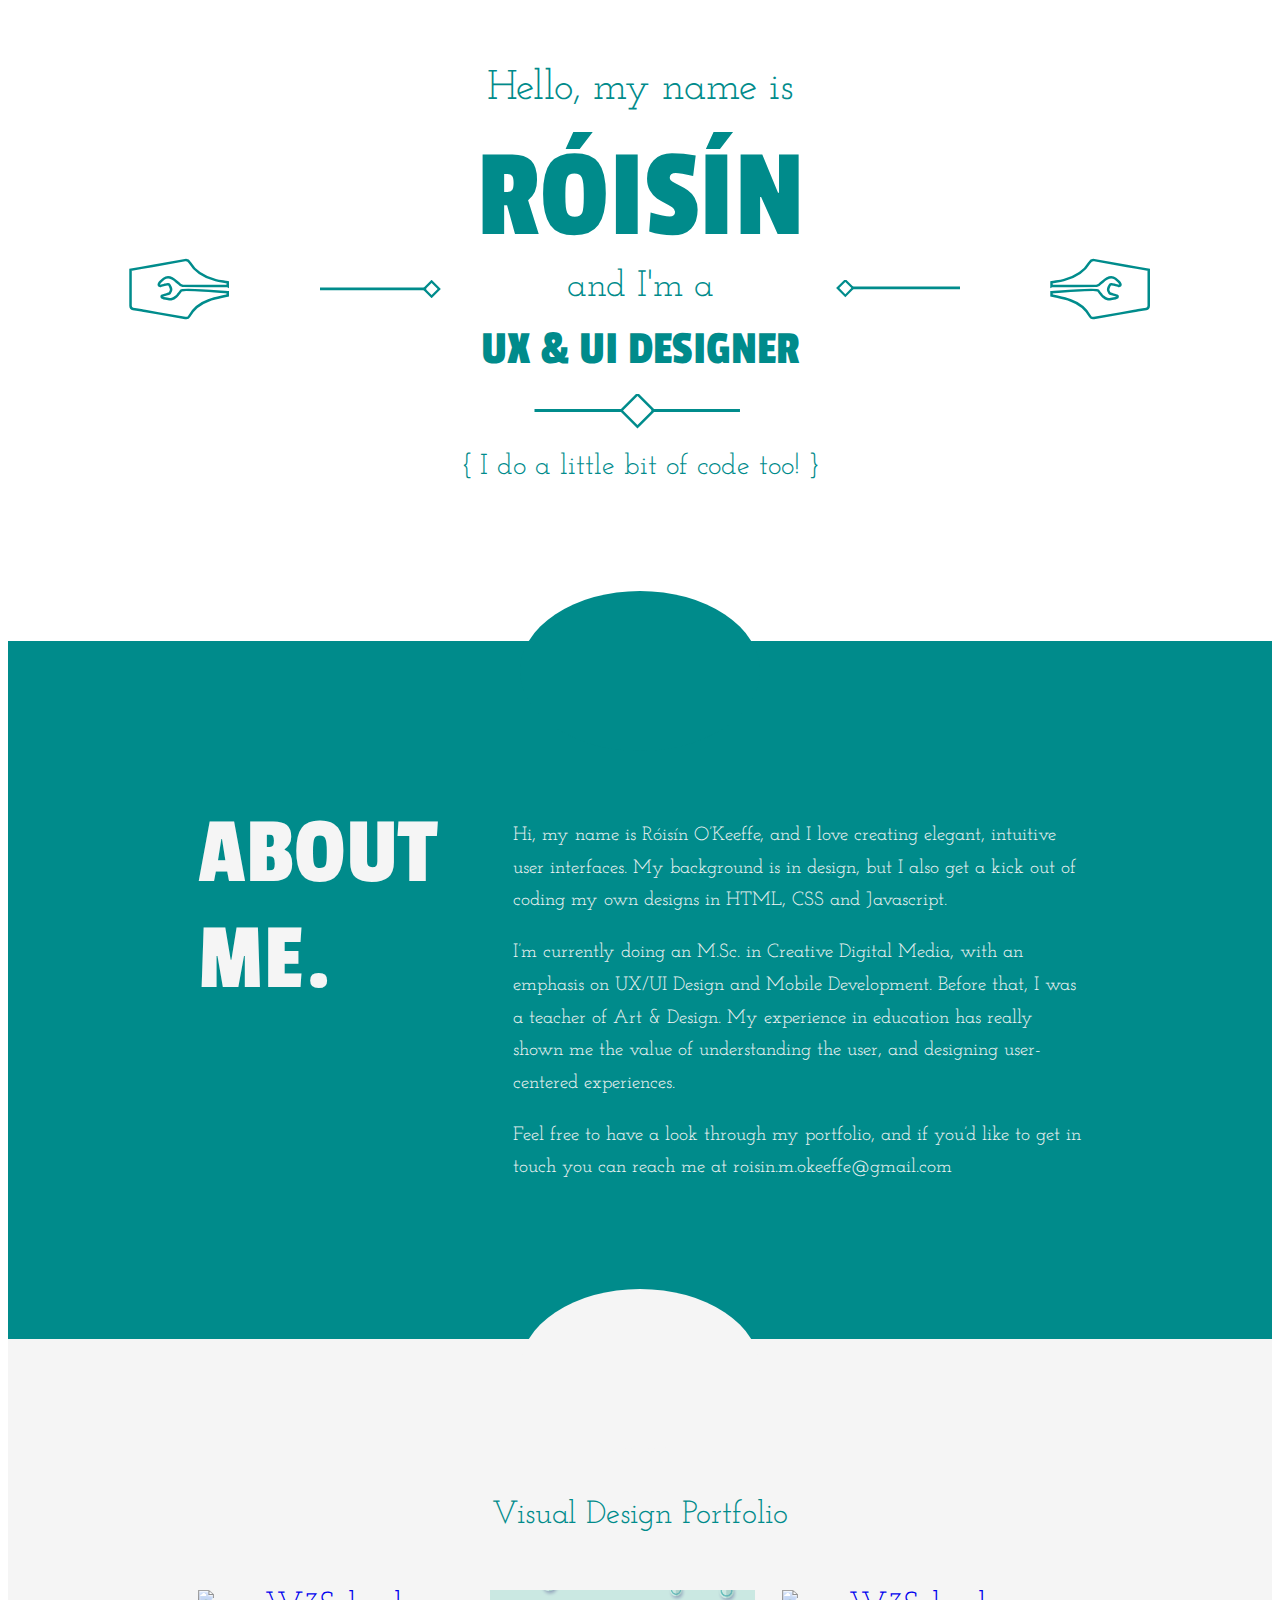
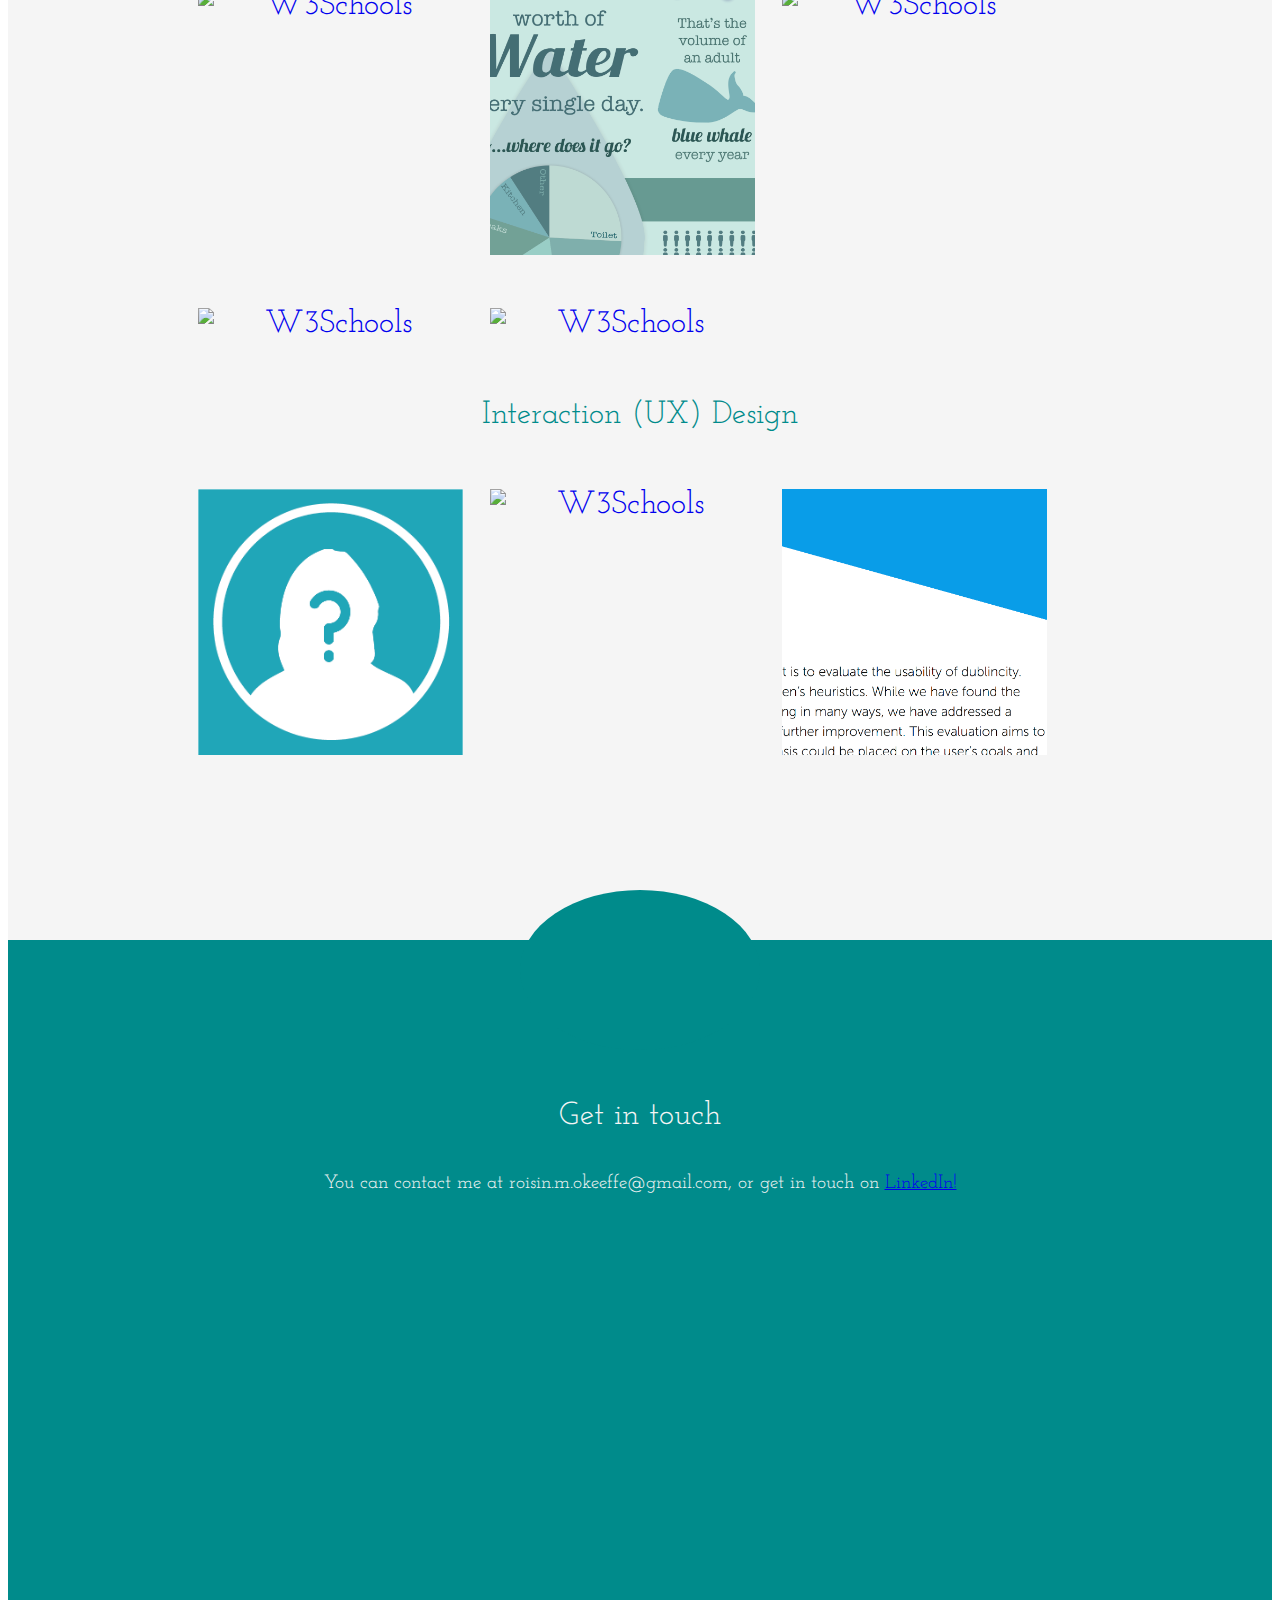
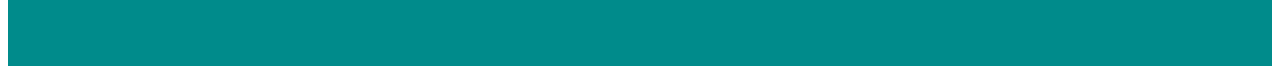
==== commit 1f7f7110: "Added parpagraph to Solus. Added link to linked in. Commented out development section. Fixed some na" ====
--- a/html/index.html
+++ b/html/index.html
@@ -150,30 +150,30 @@
         <div class="portSectionHeader">Interaction (UX) Design</div>
         <br>
         <div class="section group">
+            <a href="paulProject.html" id="paulPort">
+                <img border="0" alt="W3Schools" src="../images/paulSquare.png" class="col span_1_of_3">
+            </a>
+            <a href="boojumProject.html" id="boojumPort">
+                <img border="0" alt="W3Schools" src="../images/boojumSquare.jpg" class="col span_1_of_3">
+            </a>
             <a href="dublinCityReport.html" id="dublinPort">
                 <img border="0" alt="W3Schools" src="../images/dublinCity.png" class="col span_1_of_3">
             </a>
-            <a href="paulProject.html" id="paulPort">
-                <img border="0" alt="W3Schools" src="../images/paulSquare.png" class="col span_1_of_3">
-            </a>
-            <a href="boojumProject.html" id="boojumPort">
-                <img border="0" alt="W3Schools" src="../images/boojumSquare.jpg" class="col span_1_of_3">
-            </a>
-        </div>
-        <br>
-        <div class="portSectionHeader">Coding Projects</div>
-        <br>
-        <div class="section group">
-            <a href="grangeMobile.html" >
-                <img border="0" alt="W3Schools" src="../images/boojumProblem.png" class="col span_1_of_3">
-            </a>
-            <a href="bicycleWebsite.html" >
-                <img border="0" alt="W3Schools" src="../images/boojumProblem.png" class="col span_1_of_3">
-            </a>
-            <a href="http://www.w3schools.com" >
-                <img border="0" alt="W3Schools" src="../images/boojumProblem.png" class="col span_1_of_3">
-            </a>
-        </div>
+        </div>
+        <br>
+        <!--<div class="portSectionHeader">Coding Projects</div>-->
+        <!--<br>-->
+        <!--<div class="section group">-->
+            <!--<a href="grangeMobile.html" >-->
+                <!--<img border="0" alt="W3Schools" src="../images/boojumProblem.png" class="col span_1_of_3">-->
+            <!--</a>-->
+            <!--<a href="bicycleWebsite.html" >-->
+                <!--<img border="0" alt="W3Schools" src="../images/boojumProblem.png" class="col span_1_of_3">-->
+            <!--</a>-->
+            <!--<a href="http://www.w3schools.com" >-->
+                <!--<img border="0" alt="W3Schools" src="../images/boojumProblem.png" class="col span_1_of_3">-->
+            <!--</a>-->
+        <!--</div>-->
     </div>
 
     <div id="contactDiv">
@@ -186,6 +186,8 @@
             </svg>
         </div>
         <p id="contactMeText">Get in touch</p>
+        <br><br>
+        <p id="contactMessage">You can contact me at roisin.m.okeeffe@gmail.com, or get in touch on <a href="https://ie.linkedin.com/in/róisín-o-keeffe-108aa84b">LinkedIn!<a/></p>
 
 
     </div>
--- a/main.css
+++ b/main.css
@@ -259,8 +259,17 @@
     color: whitesmoke;
     font-family: "Josefin Slab", sans-serif;
     font-size: 2em;
-    margin-top: 0px;
-    text-align: center;
+    text-align: center;
+    display: block;
+    margin:auto;
+}
+
+#aboutText{
+    color: whitesmoke;
+    font-family: "Josefin Slab", serif;
+    font-size: 1.2em;
+    line-height: 1.7;
+
 }
 
 #smallAbout{
@@ -270,10 +279,19 @@
     line-height: 1.7;
     margin-top: 0px;
 }
+
+#contactMessage{
+    color: whitesmoke;
+    font-family: "Josefin Slab", serif;
+    font-size: 1.2em;
+    line-height: 1.7;
+    text-align: center;
+    margin: auto;
+}
+
 .navLinkGroup {
     margin: auto;
     width: 70%;
-
 }
 
 .navLink {
